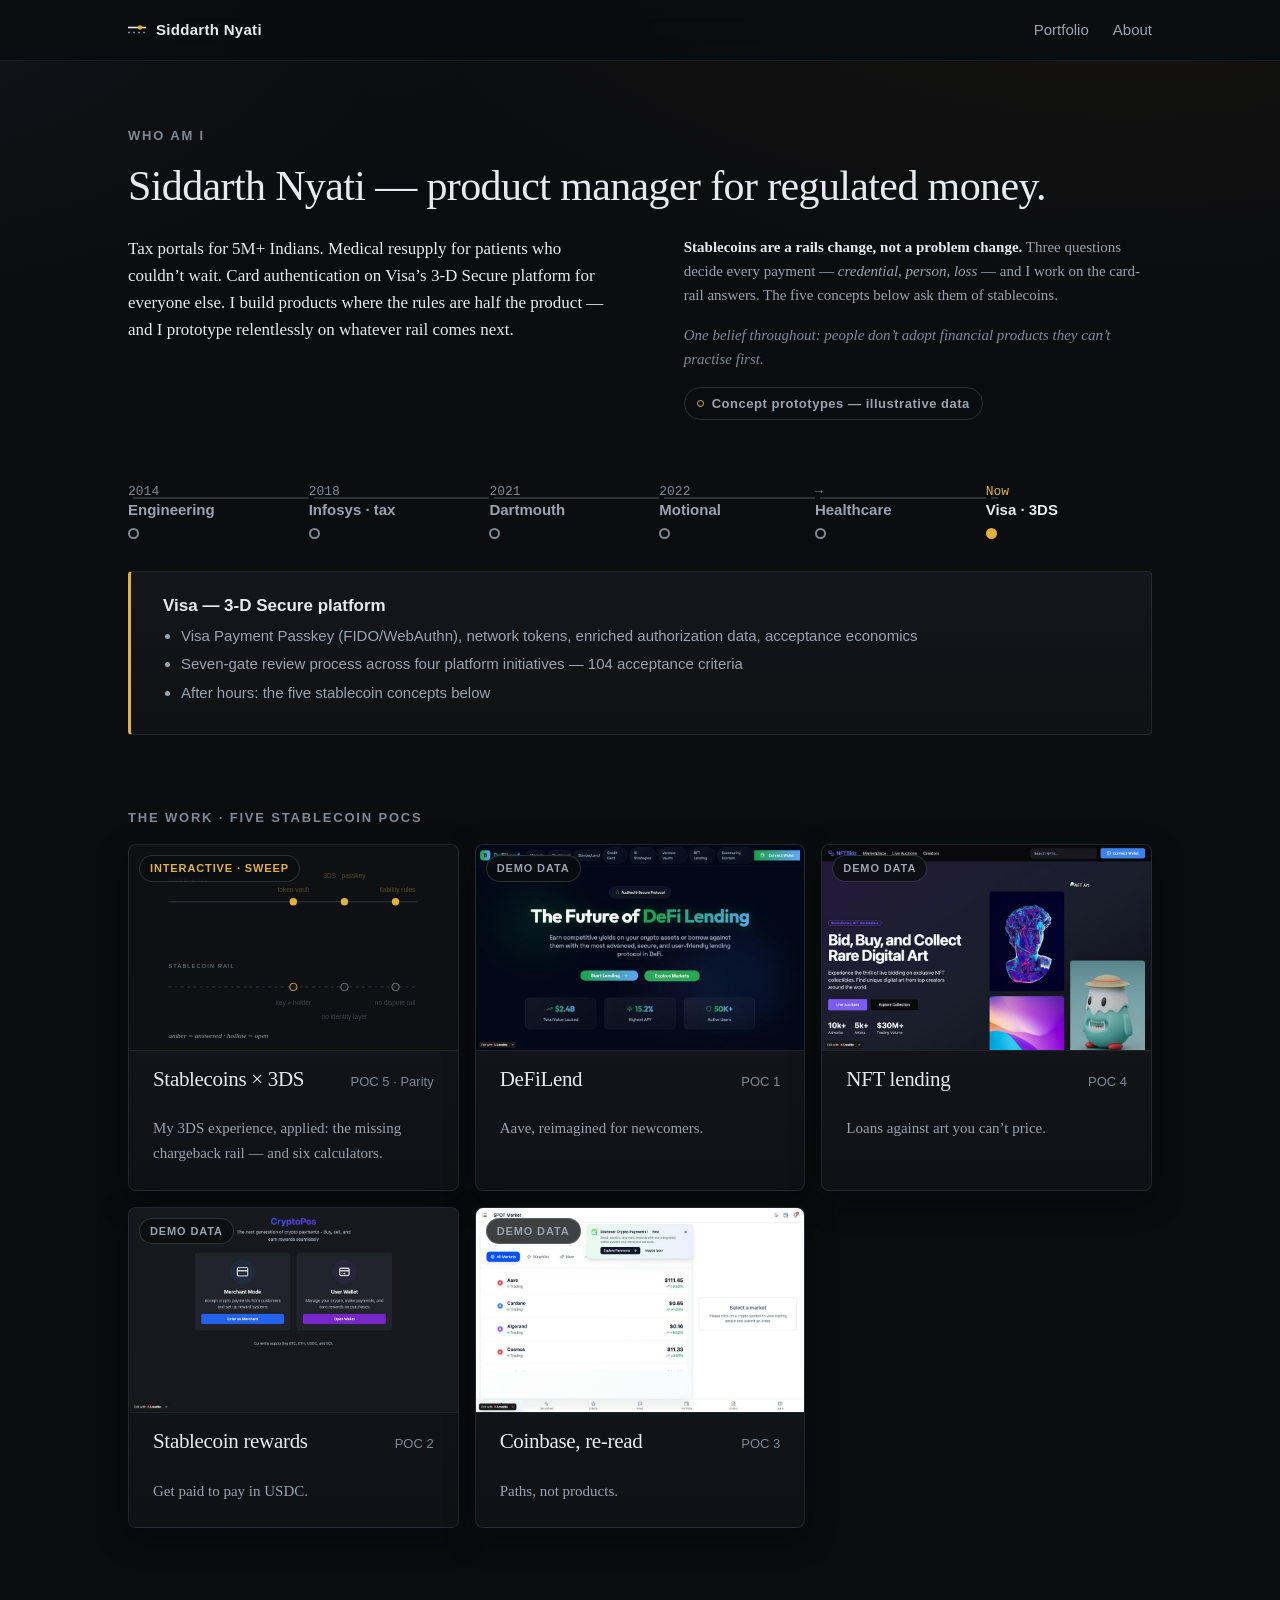
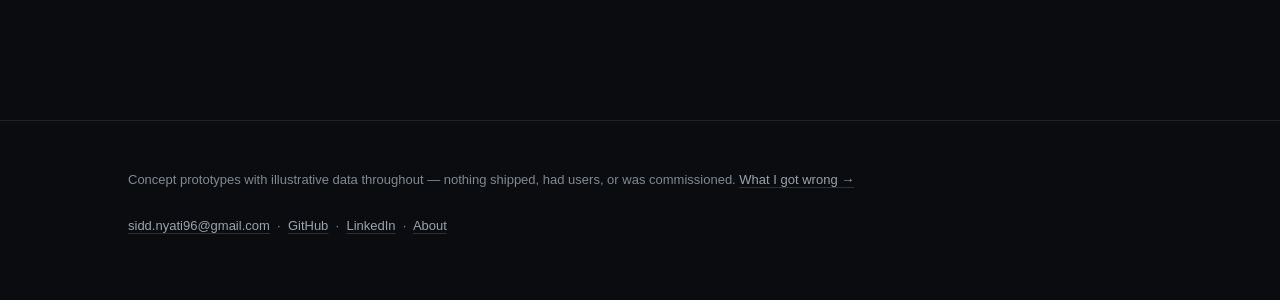
==== index.html @ 6c323b1c "v5: hero landing with journey timeline, story-first Parity deck, slideshows, retro page Home: 'produ" ====
<!DOCTYPE html>
<html lang="en">
<head>
<meta charset="utf-8">
<meta name="viewport" content="width=device-width, initial-scale=1">
<title>Siddarth Nyati — product manager for regulated money</title>
<meta name="description" content="Tax portals for 5M+ users, patient resupply in the ResMed ecosystem, card authentication at Visa — and five stablecoin proofs-of-concept. Concept prototypes with illustrative data.">
<meta property="og:title" content="Siddarth Nyati — product manager for regulated money">
<meta property="og:description" content="Stablecoins are a rails change, not a problem change. Five POCs from a card-rails PM.">
<meta property="og:type" content="website">
<meta property="og:image" content="assets/og.png">
<link rel="icon" type="image/svg+xml" href="assets/favicon.svg">
<link rel="stylesheet" href="assets/site.css">
</head>
<body>
<a class="skip-link" href="#main">Skip to content</a>

<header class="site-header">
  <div class="container bar">
    <a class="wordmark" href="./" aria-label="Siddarth Nyati — home">
      <svg class="tick" viewBox="0 0 18 10" aria-hidden="true"><line x1="0" y1="2.5" x2="18" y2="2.5" stroke="#e7eaee" stroke-width="1.6"/><line x1="0" y1="7.5" x2="18" y2="7.5" stroke="#7d8590" stroke-width="1.6" stroke-dasharray="2 3"/><circle cx="12" cy="2.5" r="2.2" fill="#e2b33c"/></svg>
      Siddarth Nyati
    </a>
    <nav class="site-nav" aria-label="Site">
      <a href="#work">Portfolio</a>
      <a href="about/">About</a>
    </nav>
  </div>
</header>

<main id="main">

  <!-- ============================ who am I ============================ -->
  <section class="identity" style="padding-top: var(--s6);">
    <div class="container">
      <p class="eyebrow">Who am I</p>
      <h1 style="max-width: none; font-size: clamp(var(--fs-5), 5vw, var(--fs-6));">Siddarth Nyati &mdash; product manager for regulated money.</h1>
      <div class="cols" style="margin-top: var(--s3);">
        <div>
          <p class="thesis" style="font-size: var(--fs-2); color: var(--text);">Tax portals for 5M+ Indians. Medical resupply for patients who couldn&rsquo;t wait. Card authentication on Visa&rsquo;s 3-D Secure platform for everyone else. I build products where the rules are half the product &mdash; and I prototype relentlessly on whatever rail comes next.</p>
        </div>
        <div>
          <p class="thesis"><strong style="color: var(--text);">Stablecoins are a rails change, not a problem change.</strong> Three questions decide every payment &mdash; <em>credential, person, loss</em> &mdash; and I work on the card-rail answers. The five concepts below ask them of stablecoins.</p>
          <p class="thesis" style="margin-top: var(--s2); font-style: italic; color: var(--text-faint);">One belief throughout: people don&rsquo;t adopt financial products they can&rsquo;t practise first.</p>
          <p style="margin: var(--s2) 0 0;"><span class="demo-badge">Concept prototypes &mdash; illustrative data</span></p>
        </div>
      </div>

      <!-- ======================= journey timeline ======================= -->
      <div class="tl-wrap">
        <div class="tl" role="tablist" aria-label="Career timeline">
          <button role="tab" aria-selected="false" data-tl="t2014"><span class="yr">2014</span><span class="lb">Engineering</span><span class="nd"></span></button>
          <button role="tab" aria-selected="false" data-tl="t2018"><span class="yr">2018</span><span class="lb">Infosys &middot; tax</span><span class="nd"></span></button>
          <button role="tab" aria-selected="false" data-tl="t2021"><span class="yr">2021</span><span class="lb">Dartmouth</span><span class="nd"></span></button>
          <button role="tab" aria-selected="false" data-tl="t2022"><span class="yr">2022</span><span class="lb">Motional</span><span class="nd"></span></button>
          <button role="tab" aria-selected="false" data-tl="thealth"><span class="yr">&rarr;</span><span class="lb">Healthcare</span><span class="nd"></span></button>
          <button role="tab" aria-selected="true" data-tl="tnow"><span class="yr">Now</span><span class="lb">Visa &middot; 3DS</span><span class="nd"></span></button>
        </div>
        <div class="tl-detail" aria-live="polite">
          <div id="t2014" hidden>
            <h2 class="tl-h">Engineering school</h2>
            <p>Where the building habit started &mdash; and the first time software felt like leverage.</p>
          </div>
          <div id="t2018" hidden>
            <h2 class="tl-h">Infosys &mdash; India&rsquo;s tax rails</h2>
            <ul>
              <li>Launched an online tax dispute-resolution service &mdash; 600K users saved ~$10M in taxes</li>
              <li>Automated verification for the Indian Revenue Services &mdash; 71 tax forms, bug-free portal for 5M+ users</li>
              <li>Portal UX overhaul &mdash; 30% less user effort, ~4 min saved per filing, CSAT +11%</li>
            </ul>
          </div>
          <div id="t2021" hidden>
            <h2 class="tl-h">Dartmouth &mdash; admit, scholarship, and a lesson in credit</h2>
            <p>The bank wanted our home &mdash; worth 5&times; the loan &mdash; as collateral at 12% APR, while a stock portfolio worth more than the loan counted for nothing. That loan seeded <a href="work/defilend/">DeFiLend</a>.</p>
          </div>
          <div id="t2022" hidden>
            <h2 class="tl-h">Motional &mdash; product internship</h2>
            <p>Autonomous vehicles: safety-critical product work where the regulator is a stakeholder, not an afterthought.</p>
          </div>
          <div id="thealth" hidden>
            <h2 class="tl-h">Healthcare &mdash; patient resupply, ResMed ecosystem</h2>
            <ul>
              <li>Zero-touch reorders for chronic medical supplies &mdash; reorder rate 40% &rarr; 70%</li>
              <li>Average order value +42% for suppliers &middot; fulfilment time down 3&ndash;5 days</li>
              <li>80% of enrolled patients converted to platform reordering</li>
            </ul>
          </div>
          <div id="tnow">
            <h2 class="tl-h">Visa &mdash; 3-D Secure platform</h2>
            <ul>
              <li>Visa Payment Passkey (FIDO/WebAuthn), network tokens, enriched authorization data, acceptance economics</li>
              <li>Seven-gate review process across four platform initiatives &mdash; 104 acceptance criteria</li>
              <li>After hours: the five stablecoin concepts below</li>
            </ul>
          </div>
        </div>
      </div>
    </div>
  </section>

  <!-- ============================ the work ============================ -->
  <section id="work" style="padding: var(--s5) 0 var(--s7);">
    <div class="container">
      <p class="eyebrow">The work &middot; five stablecoin POCs</p>
      <div class="vgrid" style="grid-template-columns: repeat(3, 1fr);">

        <a class="vtile" href="work/stablecoin-settle/">
          <figure class="thumb rails-play" id="rails-play" role="img" aria-label="Interactive diagram: the card rail answers all three payment questions — token vault, 3DS and passkey, liability rules — while the stablecoin rail leaves the person and the loss open.">
            <span class="flag hot">Interactive &middot; sweep</span>
            <svg viewBox="0 0 480 360" xmlns="http://www.w3.org/2000/svg" aria-hidden="true">
              <text x="20" y="66" font-family="-apple-system,Segoe UI,Roboto,sans-serif" font-size="10" letter-spacing="2" fill="#7f8994">CARD RAIL</text>
              <line x1="20" y1="100" x2="460" y2="100" stroke="#3a4048" stroke-width="1.5"/>
              <circle cx="240" cy="100" r="6.5" fill="#e2b33c"/>
              <circle cx="330" cy="100" r="6.5" fill="#e2b33c"/>
              <circle cx="420" cy="100" r="6.5" fill="#e2b33c"/>
              <text id="qa-c1" class="qa" x="240" y="82" text-anchor="middle" font-family="-apple-system,Segoe UI,Roboto,sans-serif" font-size="11.5" fill="#e2b33c">token vault</text>
              <text id="qa-c2" class="qa" x="330" y="58" text-anchor="middle" font-family="-apple-system,Segoe UI,Roboto,sans-serif" font-size="11.5" fill="#e2b33c">3DS &middot; passkey</text>
              <text id="qa-c3" class="qa" x="455" y="82" text-anchor="end" font-family="-apple-system,Segoe UI,Roboto,sans-serif" font-size="11.5" fill="#e2b33c">liability rules</text>
              <text x="20" y="216" font-family="-apple-system,Segoe UI,Roboto,sans-serif" font-size="10" letter-spacing="2" fill="#7f8994">STABLECOIN RAIL</text>
              <line x1="20" y1="250" x2="460" y2="250" stroke="#3a4048" stroke-width="1.5" stroke-dasharray="5 6"/>
              <circle cx="240" cy="250" r="6.5" fill="none" stroke="#e2b33c" stroke-width="1.6"/>
              <circle cx="330" cy="250" r="6.5" fill="none" stroke="#7d8590" stroke-width="1.6"/>
              <circle cx="420" cy="250" r="6.5" fill="none" stroke="#7d8590" stroke-width="1.6"/>
              <text id="qa-s1" class="qa" x="240" y="282" text-anchor="middle" font-family="-apple-system,Segoe UI,Roboto,sans-serif" font-size="11.5" fill="#9aa3ae">key &ne; holder</text>
              <text id="qa-s2" class="qa" x="330" y="306" text-anchor="middle" font-family="-apple-system,Segoe UI,Roboto,sans-serif" font-size="11.5" fill="#9aa3ae">no identity layer</text>
              <text id="qa-s3" class="qa" x="455" y="282" text-anchor="end" font-family="-apple-system,Segoe UI,Roboto,sans-serif" font-size="11.5" fill="#9aa3ae">no dispute rail</text>
              <text x="20" y="340" font-family="Charter,Georgia,serif" font-size="12.5" fill="#9aa3ae" font-style="italic">amber = answered &middot; hollow = open</text>
            </svg>
            <span class="torch"></span>
          </figure>
          <div class="meta-row"><h2>Stablecoins &times; 3DS</h2><span class="sub">POC 5 &middot; Parity</span></div>
          <p class="oneline">My 3DS experience, applied: the missing chargeback rail &mdash; and six calculators.</p>
        </a>

        <a class="vtile" href="work/defilend/">
          <figure class="thumb">
            <span class="flag">Demo data</span>
            <img src="assets/shots/defilend.jpg" width="960" height="600" alt="DeFiLend prototype home — demo stats, all figures illustrative.">
          </figure>
          <div class="meta-row"><h2>DeFiLend</h2><span class="sub">POC 1</span></div>
          <p class="oneline">Aave, reimagined for newcomers.</p>
        </a>

        <a class="vtile" href="work/nft-lending/">
          <figure class="thumb">
            <span class="flag">Demo data</span>
            <img src="assets/shots/nft.jpg" width="960" height="600" alt="NFT marketplace prototype — live auctions, demo stats, all figures illustrative.">
          </figure>
          <div class="meta-row"><h2>NFT lending</h2><span class="sub">POC 4</span></div>
          <p class="oneline">Loans against art you can&rsquo;t price.</p>
        </a>

        <a class="vtile" href="work/cryptopos/">
          <figure class="thumb">
            <span class="flag">Demo data</span>
            <img src="assets/shots/rewards.jpg" width="960" height="600" alt="CryptoPos merchant dashboard — point of sale, accepted assets, reward rate. Demo data.">
          </figure>
          <div class="meta-row"><h2>Stablecoin rewards</h2><span class="sub">POC 2</span></div>
          <p class="oneline">Get paid to pay in USDC.</p>
        </a>

        <a class="vtile" href="work/coinbase/">
          <figure class="thumb">
            <span class="flag">Demo data</span>
            <img src="assets/shots/coinbase.jpg" width="960" height="600" alt="Coinbase-concept prototype — spot market with payments discovery. Demo data.">
          </figure>
          <div class="meta-row"><h2>Coinbase, re-read</h2><span class="sub">POC 3</span></div>
          <p class="oneline">Paths, not products.</p>
        </a>

      </div>
    </div>
  </section>

</main>

<footer class="site-footer">
  <div class="container inner">
    <p>Concept prototypes with illustrative data throughout &mdash; nothing shipped, had users, or was commissioned. <a href="retro/">What I got wrong &rarr;</a></p>
    <p><a href="mailto:sidd.nyati96@gmail.com">sidd.nyati96@gmail.com</a> &nbsp;&middot;&nbsp; <a href="https://github.com/siddarthnyati" target="_blank" rel="noopener">GitHub</a> &nbsp;&middot;&nbsp; <a href="https://www.linkedin.com/in/siddarth-nyati/" target="_blank" rel="noopener">LinkedIn</a> &nbsp;&middot;&nbsp; <a href="about/">About</a></p>
  </div>
</footer>

<script src="assets/site.js" defer></script>
<script>
/* Journey timeline */
(function () {
  "use strict";
  var tabs = document.querySelectorAll(".tl [data-tl]");
  var panels = document.querySelectorAll(".tl-detail > div");
  tabs.forEach(function (b) {
    b.addEventListener("click", function () {
      tabs.forEach(function (x) { x.setAttribute("aria-selected", String(x === b)); });
      panels.forEach(function (p) { p.hidden = p.id !== b.getAttribute("data-tl"); });
    });
  });
})();

/* Tile 1 — cursor-sweep rails (labels always visible, sweep brightens) */
(function () {
  "use strict";
  var play = document.getElementById("rails-play");
  if (!play) return;
  var zones = [["qa-c1","qa-s1"],["qa-c2","qa-s2"],["qa-c3","qa-s3"]];
  function light(idx) {
    zones.forEach(function (zone, i) {
      zone.forEach(function (id) {
        var el = document.getElementById(id);
        if (el) el.classList.toggle("lit", i === idx);
      });
    });
  }
  var hoverable = window.matchMedia("(hover: hover) and (pointer: fine)").matches;
  if (hoverable) {
    play.addEventListener("mousemove", function (e) {
      var r = play.getBoundingClientRect();
      var x = (e.clientX - r.left) / r.width;
      var y = (e.clientY - r.top) / r.height;
      play.style.setProperty("--tx", (x * 100).toFixed(1) + "%");
      play.style.setProperty("--ty", (y * 100).toFixed(1) + "%");
      light(x < 0.4 ? -1 : x < 0.6 ? 0 : x < 0.78 ? 1 : 2);
    });
    play.addEventListener("mouseleave", function () { light(-1); });
  }
  // gentle auto-sweep whenever the pointer isn't inside (also covers touch)
  var i = 0, inside = false;
  play.addEventListener("mouseenter", function () { inside = true; });
  play.addEventListener("mouseleave", function () { inside = false; });
  setInterval(function () {
    if (inside) return;
    i = (i + 1) % 3;
    light(i);
  }, 2200);
})();
</script>
</body>
</html>
---- assets/site.css ----
/* ---------------------------------------------------------------------------
   Siddarth Nyati — Crypto & Stablecoin portfolio
   Design tokens + shared components. No build step; this file is the system.
   ------------------------------------------------------------------------ */

:root {
  /* color */
  --bg: #0b0c0f;
  --bg-raised: #111318;
  --bg-inset: #0e1013;
  --border: rgba(231, 234, 238, 0.09);
  --border-strong: rgba(231, 234, 238, 0.16);
  --text: #e7eaee;
  --text-dim: #9aa3ae;
  --text-faint: #7f8994;
  --accent: #e2b33c;          /* amber — reserved for the three questions & key signals */
  --accent-ink: #0b0c0f;
  --accent-soft: rgba(226, 179, 60, 0.12);
  --hollow: #7d8590;          /* open-question gray */

  /* type */
  --serif: "Charter", "Iowan Old Style", "Palatino", Georgia, Cambria, serif;
  --sans: -apple-system, BlinkMacSystemFont, "Segoe UI", Roboto, "Helvetica Neue", Arial, sans-serif;
  --mono: ui-monospace, "SF Mono", SFMono-Regular, Menlo, Consolas, "Liberation Mono", monospace;

  /* modular scale (1.25) on a 17px base */
  --fs-0: 0.8125rem;   /* 13 — meta, labels */
  --fs-1: 0.9375rem;   /* 15 — ui, captions */
  --fs-2: 1.0625rem;   /* 17 — body */
  --fs-3: 1.3125rem;   /* 21 — lede, h4 */
  --fs-4: 1.6875rem;   /* 27 — h3 */
  --fs-5: 2.125rem;    /* 34 — h2 */
  --fs-6: 2.625rem;    /* 42 — h1 */
  --fs-7: 3.3125rem;   /* 53 — hero */

  /* 8px rhythm */
  --s1: 8px;  --s2: 16px; --s3: 24px; --s4: 32px;
  --s5: 48px; --s6: 64px; --s7: 96px; --s8: 128px;

  --prose: 68ch;
  --wide: 1120px;
  --radius: 4px;
}

/* ---- base ------------------------------------------------------------- */

*, *::before, *::after { box-sizing: border-box; }

html { scroll-behavior: smooth; }
@media (prefers-reduced-motion: reduce) { html { scroll-behavior: auto; } }

body {
  margin: 0;
  background:
    radial-gradient(90rem 44rem at 88% -12%, rgba(226, 179, 60, 0.055), transparent 62%),
    radial-gradient(70rem 40rem at -12% -4%, rgba(96, 118, 148, 0.09), transparent 58%),
    var(--bg);
  background-attachment: fixed;
  color: var(--text);
  font-family: var(--serif);
  font-size: var(--fs-2);
  line-height: 1.65;
  -webkit-font-smoothing: antialiased;
  text-rendering: optimizeLegibility;
}

h1, h2, h3, h4 {
  font-family: var(--serif);
  font-weight: 400;
  line-height: 1.15;
  letter-spacing: -0.015em;
  margin: 0 0 var(--s3);
  text-wrap: balance;
}
h1 { font-size: clamp(var(--fs-6), 5.5vw, var(--fs-7)); }
h2 { font-size: clamp(var(--fs-4), 3.5vw, var(--fs-5)); }
h3 { font-size: var(--fs-4); }
h4 { font-size: var(--fs-3); }

p, ul, ol { margin: 0 0 var(--s3); max-width: var(--prose); }
li { margin-bottom: var(--s1); }
strong { font-weight: 600; }
em { font-style: italic; }

a { color: var(--text); text-decoration: underline; text-decoration-color: var(--border-strong); text-underline-offset: 3px; transition: text-decoration-color 140ms ease; }
a:hover { text-decoration-color: var(--accent); }

:focus-visible {
  outline: 2px solid var(--accent);
  outline-offset: 3px;
  border-radius: 2px;
}

::selection { background: var(--accent-soft); }

hr { border: 0; border-top: 1px solid var(--border); margin: var(--s6) 0; }

code { font-family: var(--mono); font-size: 0.88em; background: var(--bg-raised); border: 1px solid var(--border); border-radius: var(--radius); padding: 1px 5px; }

/* ---- layout ------------------------------------------------------------ */

.container { max-width: var(--wide); margin: 0 auto; padding: 0 var(--s3); }
@media (min-width: 720px) { .container { padding: 0 var(--s5); } }

.section { padding: var(--s7) 0; }
.section + .section { border-top: 1px solid var(--border); }

/* eyebrow — small caps label above sections */
.eyebrow {
  font-family: var(--sans);
  font-size: var(--fs-0);
  font-weight: 600;
  letter-spacing: 0.14em;
  text-transform: uppercase;
  color: var(--text-faint);
  margin: 0 0 var(--s2);
}
.eyebrow .num { color: var(--accent); font-variant-numeric: tabular-nums; }

.lede { font-size: var(--fs-3); line-height: 1.5; color: var(--text-dim); max-width: var(--prose); }

/* skip link */
.skip-link {
  position: absolute; left: -9999px; top: 0; z-index: 100;
  font-family: var(--sans); font-size: var(--fs-1); font-weight: 600;
  background: var(--text); color: var(--bg); padding: 10px 16px; border-radius: 0 0 var(--radius) var(--radius);
  text-decoration: none;
}
.skip-link:focus { left: var(--s3); }

/* ---- header / nav ------------------------------------------------------ */

.site-header {
  border-bottom: 1px solid var(--border);
  background: color-mix(in srgb, var(--bg) 88%, transparent);
  backdrop-filter: blur(12px);
  position: sticky; top: 0; z-index: 50;
}
.site-header .bar {
  display: flex; align-items: center; justify-content: space-between;
  min-height: 60px; gap: var(--s3);
}
.wordmark {
  font-family: var(--sans); font-weight: 600; font-size: var(--fs-1);
  letter-spacing: 0.02em; text-decoration: none; white-space: nowrap;
  display: inline-flex; align-items: center; gap: 10px;
}
.wordmark .tick { width: 18px; height: 10px; flex: none; }
.site-nav { display: flex; gap: var(--s3); align-items: center; flex-wrap: wrap; }
.site-nav a {
  font-family: var(--sans); font-size: var(--fs-1); color: var(--text-dim);
  text-decoration: none; padding: 4px 0;
}
.site-nav a:hover, .site-nav a[aria-current="page"] { color: var(--text); }
.site-nav a[aria-current="page"] { box-shadow: 0 1px 0 0 var(--accent); }

@media (max-width: 640px) {
  .site-header .bar { flex-direction: column; align-items: flex-start; padding-top: var(--s2); padding-bottom: var(--s2); }
  .site-nav { gap: var(--s2) var(--s3); }
}

/* ---- honesty badge ----------------------------------------------------- */

.demo-badge {
  display: inline-flex; align-items: center; gap: 8px;
  font-family: var(--sans); font-size: var(--fs-0); font-weight: 600;
  letter-spacing: 0.04em; color: var(--text-dim);
  border: 1px solid var(--border-strong); border-radius: 999px;
  padding: 5px 12px; white-space: nowrap;
}
.demo-badge::before {
  content: ""; width: 7px; height: 7px; border-radius: 50%;
  border: 1.5px solid var(--accent); flex: none;
}

/* page-level persistent badge (top of every screen) */
.page-badge { margin: var(--s4) 0 0; }

/* ---- buttons ----------------------------------------------------------- */

.btn {
  display: inline-flex; align-items: center; gap: 8px;
  font-family: var(--sans); font-size: var(--fs-1); font-weight: 600;
  padding: 10px 18px; border-radius: var(--radius);
  border: 1px solid var(--border-strong);
  color: var(--text); background: transparent;
  text-decoration: none; cursor: pointer;
  transition: border-color 140ms ease, background 140ms ease;
}
.btn:hover { border-color: var(--text-faint); background: var(--bg-raised); }
.btn.primary { background: var(--text); color: var(--bg); border-color: var(--text); }
.btn.primary:hover { background: #fff; }

/* ---- visual tiles (homepage v3) ----------------------------------------- */

.vgrid { display: grid; gap: var(--s2); grid-template-columns: repeat(2, 1fr); }
@media (max-width: 760px) { .vgrid { grid-template-columns: 1fr; } }

.vtile {
  display: flex; flex-direction: column;
  border: 1px solid var(--border); border-radius: 8px;
  background: linear-gradient(180deg, #151820 0%, #0f1115 100%);
  overflow: hidden;
  text-decoration: none;
  box-shadow: 0 1px 0 rgba(231,234,238,0.04) inset, 0 10px 30px rgba(0,0,0,0.35);
  transition: border-color 160ms ease, transform 160ms ease, box-shadow 160ms ease;
}
a.vtile:hover {
  border-color: rgba(226,179,60,0.35); transform: translateY(-3px);
  box-shadow: 0 1px 0 rgba(231,234,238,0.06) inset, 0 18px 44px rgba(0,0,0,0.5);
}
.vtile .thumb { position: relative; aspect-ratio: 8 / 5; background: var(--bg-inset); border-bottom: 1px solid var(--border); overflow: hidden; }
.vtile .thumb img { width: 100%; height: 100%; object-fit: cover; object-position: top; display: block; transition: transform 400ms ease; }
a.vtile:hover .thumb img { transform: scale(1.03); }
@media (prefers-reduced-motion: reduce) { .vtile .thumb img { transition: none; } a.vtile:hover .thumb img { transform: none; } }
.vtile .thumb .flag {
  position: absolute; top: 10px; left: 10px; z-index: 2;
  font-family: var(--sans); font-size: 11px; font-weight: 600; letter-spacing: 0.08em;
  text-transform: uppercase; color: var(--text-dim);
  background: color-mix(in srgb, var(--bg) 78%, transparent);
  border: 1px solid var(--border-strong); border-radius: 999px; padding: 3px 10px;
  backdrop-filter: blur(6px);
}
.vtile .thumb .flag.hot { color: var(--accent); }
.vtile .meta-row {
  display: flex; align-items: baseline; justify-content: space-between; gap: var(--s2);
  padding: var(--s2) var(--s3) var(--s3);
}
.vtile .meta-row h2 { font-size: var(--fs-3); margin: 0; }
.vtile .meta-row .sub { font-family: var(--sans); font-size: var(--fs-0); color: var(--text-faint); white-space: nowrap; }
.vtile .oneline { font-family: var(--serif); font-size: var(--fs-1); color: var(--text-dim); margin: 0; padding: 0 var(--s3) var(--s3); }

/* interactive rails thumb (tile 1) */
.rails-play { cursor: crosshair; }
.rails-play svg { width: 100%; height: 100%; display: block; }
.rails-play .torch {
  position: absolute; inset: 0; pointer-events: none; opacity: 0; transition: opacity 200ms ease;
  background: radial-gradient(140px circle at var(--tx, 50%) var(--ty, 50%), rgba(226,179,60,0.14), transparent 70%);
}
.rails-play:hover .torch { opacity: 1; }
.rails-play .qa { opacity: 0.35; transition: opacity 180ms ease; }
.rails-play .qa.lit { opacity: 1; }
.rails-play .dotc { transition: r 150ms ease; }

/* five-across tile row */
.vgrid.five { grid-template-columns: repeat(5, 1fr); }
@media (max-width: 1080px) { .vgrid.five { grid-template-columns: repeat(3, 1fr); } }
@media (max-width: 720px) { .vgrid.five { grid-template-columns: repeat(2, 1fr); } }
@media (max-width: 460px) { .vgrid.five { grid-template-columns: 1fr; } }
.vgrid.five .vtile .meta-row { padding: var(--s2) var(--s2) 4px; }
.vgrid.five .vtile .meta-row h2 { font-size: var(--fs-2); }
.vgrid.five .vtile .oneline { font-size: var(--fs-0); font-family: var(--sans); color: var(--text-faint); padding: 0 var(--s2) var(--s2); }
.vgrid.five .vtile .thumb { aspect-ratio: 4 / 3; }
.vgrid.five .vtile .thumb .flag { top: 8px; left: 8px; padding: 2px 8px; font-size: 10px; }

/* capability arc (who am I / why legit) */
.arc { display: grid; gap: var(--s2); grid-template-columns: repeat(3, 1fr); margin: var(--s4) 0 0; }
@media (max-width: 760px) { .arc { grid-template-columns: 1fr; } }
.arc .step {
  position: relative;
  border: 1px solid var(--border); border-radius: 8px;
  background: linear-gradient(180deg, #14161c 0%, #0f1114 100%);
  padding: var(--s2) var(--s3);
  box-shadow: 0 1px 0 rgba(231,234,238,0.04) inset;
}
.arc .step .dom { font-family: var(--sans); font-size: 11px; font-weight: 600; letter-spacing: 0.14em; text-transform: uppercase; color: var(--accent); margin: 0 0 2px; }
.arc .step .org { font-family: var(--sans); font-size: var(--fs-1); font-weight: 600; margin: 0; }
.arc .step .win { font-family: var(--sans); font-size: var(--fs-0); color: var(--text-dim); margin: 2px 0 0; }
.arc .step::after {
  content: "→"; position: absolute; right: -15px; top: 50%; transform: translateY(-50%);
  color: var(--text-faint); font-family: var(--sans); z-index: 2;
}
.arc .step:last-child::after { content: none; }
@media (max-width: 760px) { .arc .step::after { content: none; } }

/* case-study compact layouts */
.row3 { display: grid; gap: var(--s4); grid-template-columns: repeat(3, 1fr); }
@media (max-width: 860px) { .row3 { grid-template-columns: 1fr; gap: var(--s3); } }
.row3 p { font-size: var(--fs-1); color: var(--text-dim); margin: 0; max-width: none; }

.shot-hero {
  position: relative; border: 1px solid var(--border-strong); border-radius: 8px;
  overflow: hidden; margin: var(--s4) 0;
  box-shadow: 0 18px 50px rgba(0,0,0,0.45);
}
.shot-hero img { width: 100%; display: block; }
.shot-hero .cta-row {
  position: absolute; left: 0; right: 0; bottom: 0;
  display: flex; align-items: center; justify-content: space-between; gap: var(--s2);
  padding: var(--s3);
  background: linear-gradient(180deg, transparent, rgba(8, 9, 11, 0.88) 55%);
}
.shot-hero .cta-row .demo-badge { background: rgba(11,12,15,0.7); backdrop-filter: blur(6px); }

.northstar {
  border: 1px solid var(--border); border-left: 3px solid var(--accent); border-radius: var(--radius);
  background: linear-gradient(180deg, #14161c 0%, #0f1114 100%);
  padding: var(--s3) var(--s4); margin: var(--s4) 0 0;
}
.northstar .ns-big { font-family: var(--serif); font-size: var(--fs-3); margin: 0; }
.northstar .ns-why { font-family: var(--sans); font-size: var(--fs-1); color: var(--text-dim); margin: var(--s1) 0 var(--s2); max-width: none; }
.northstar .chips { margin: 0; }

/* gap → feature map (DeFiLend) */
.gapmap { display: flex; flex-direction: column; gap: var(--s1); margin: var(--s4) 0 0; }
.gapmap .g-row {
  display: grid; grid-template-columns: 150px 24px 220px 1fr; gap: var(--s2); align-items: center;
  border: 1px solid var(--border); border-radius: var(--radius);
  background: linear-gradient(180deg, #14161c 0%, #0f1114 100%);
  padding: 10px var(--s3);
  font-family: var(--sans); font-size: var(--fs-1);
}
@media (max-width: 760px) { .gapmap .g-row { grid-template-columns: 1fr; gap: 4px; } .gapmap .g-row .g-arrow { display: none; } }
.gapmap .g-gap { font-size: var(--fs-0); font-weight: 600; letter-spacing: 0.08em; text-transform: uppercase; color: var(--accent); }
.gapmap .g-arrow { color: var(--text-faint); text-align: center; }
.gapmap .g-feat { font-weight: 600; }
.gapmap .g-why { color: var(--text-faint); font-size: var(--fs-0); }

/* secondary strip */
.substrip { display: grid; gap: var(--s2); grid-template-columns: repeat(3, 1fr); margin-top: var(--s2); }
@media (max-width: 760px) { .substrip { grid-template-columns: 1fr; } }
.subcard {
  display: flex; flex-direction: column; gap: var(--s2);
  border: 1px solid var(--border); border-radius: 6px; background: var(--bg-raised);
  padding: var(--s3); text-decoration: none; justify-content: space-between;
  transition: border-color 140ms ease, transform 140ms ease;
}
a.subcard:hover { border-color: var(--border-strong); transform: translateY(-1px); }
.subcard h2 { font-size: var(--fs-2); font-family: var(--sans); font-weight: 600; margin: 0; }
.subcard .k { font-family: var(--sans); font-size: 11px; font-weight: 600; letter-spacing: 0.1em; text-transform: uppercase; color: var(--text-faint); margin: 0; }
.subcard img { border-radius: 3px; border: 1px solid var(--border); }

/* ---- v5: journey timeline ---------------------------------------------- */

.tl-wrap { margin-top: var(--s5); }
.tl { display: flex; gap: 0; overflow-x: auto; padding: var(--s2) 0 var(--s3); position: relative; scrollbar-width: none; }
.tl::-webkit-scrollbar { display: none; }
.tl button {
  flex: 1 0 auto; min-width: 128px;
  background: none; border: 0; cursor: pointer; text-align: left;
  font-family: var(--sans); color: var(--text-dim);
  padding: 0 var(--s2) 0 0; position: relative;
}
.tl button .yr { display: block; font-family: var(--mono); font-size: var(--fs-0); color: var(--text-faint); }
.tl button .lb { display: block; font-size: var(--fs-1); font-weight: 600; margin-top: 2px; }
.tl button .nd {
  display: block; width: 11px; height: 11px; border-radius: 50%;
  border: 2px solid var(--text-faint); background: var(--bg); margin: 10px 0 8px;
  position: relative; z-index: 2; transition: border-color 140ms ease, background 140ms ease;
}
.tl button::after { /* connecting line */
  content: ""; position: absolute; left: 5px; right: 0; top: calc(100% - 36px); height: 2px;
  background: var(--border-strong); transform: translateY(-14px); z-index: 1;
}
.tl button:last-child::after { right: calc(100% - 12px); }
.tl button:hover { color: var(--text); }
.tl button[aria-selected="true"] { color: var(--text); }
.tl button[aria-selected="true"] .nd { border-color: var(--accent); background: var(--accent); }
.tl button[aria-selected="true"] .yr { color: var(--accent); }
.tl-detail {
  border: 1px solid var(--border); border-left: 3px solid var(--accent); border-radius: var(--radius);
  background: linear-gradient(180deg, #14161c 0%, #0f1114 100%);
  padding: var(--s3) var(--s4); min-height: 108px;
}
.tl-detail h2, .tl-detail h3 { font-family: var(--sans); font-size: var(--fs-2); font-weight: 600; margin: 0 0 var(--s1); letter-spacing: 0; }
.tl-detail ul { margin: 0; padding-left: 18px; font-family: var(--sans); font-size: var(--fs-1); color: var(--text-dim); max-width: none; }
.tl-detail ul li { margin-bottom: 4px; }
.tl-detail p { font-family: var(--sans); font-size: var(--fs-1); color: var(--text-dim); margin: 0; max-width: none; }

/* ---- v5: hero slideshow ------------------------------------------------- */

.shot-hero.slides { aspect-ratio: 8 / 5; }
.shot-hero.slides img { position: absolute; inset: 0; width: 100%; height: 100%; object-fit: cover; opacity: 0; transition: opacity 700ms ease; }
.shot-hero.slides img.on { opacity: 1; }
@media (prefers-reduced-motion: reduce) { .shot-hero.slides img { transition: none; } }
.shot-hero .dots-nav {
  position: absolute; top: var(--s2); right: var(--s2); display: flex; gap: 6px; z-index: 3;
}
.shot-hero .dots-nav i { width: 8px; height: 8px; border-radius: 50%; background: rgba(231,234,238,0.35); }
.shot-hero .dots-nav i.on { background: var(--accent); }

/* ---- v5: slide-deck console (Parity) ------------------------------------ */

.deck { border: 1px solid var(--border-strong); border-radius: 8px; overflow: hidden; background: linear-gradient(180deg, #14161c 0%, #0f1114 100%); box-shadow: 0 14px 40px rgba(0,0,0,0.4); }
.deck-tabs { display: flex; flex-wrap: wrap; border-bottom: 1px solid var(--border); }
.deck-tabs button {
  flex: 1 1 auto; background: none; border: 0; border-right: 1px solid var(--border);
  font-family: var(--sans); font-size: var(--fs-0); font-weight: 600; letter-spacing: 0.04em;
  color: var(--text-faint); padding: 12px 10px; cursor: pointer;
}
.deck-tabs button:last-child { border-right: 0; }
.deck-tabs button:hover { color: var(--text); }
.deck-tabs button[aria-selected="true"] { color: var(--accent); box-shadow: inset 0 -2px 0 var(--accent); }
.deck-panel { padding: var(--s4); }
.deck-panel[hidden] { display: none; }
.deck-nav { display: flex; justify-content: space-between; align-items: center; border-top: 1px solid var(--border); padding: var(--s2) var(--s3); font-family: var(--sans); font-size: var(--fs-0); color: var(--text-faint); }

/* breadcrumb */
.crumb { font-family: var(--sans); font-size: var(--fs-1); margin: var(--s4) 0 0; }
.crumb a { color: var(--text-dim); text-decoration: none; }
.crumb a:hover { color: var(--text); }

/* ---- bento tiles (homepage) -------------------------------------------- */

.bento { display: grid; gap: var(--s2); grid-template-columns: repeat(4, 1fr); }
@media (max-width: 980px) { .bento { grid-template-columns: repeat(2, 1fr); } }
@media (max-width: 560px) { .bento { grid-template-columns: 1fr; } }

.tile {
  display: flex; flex-direction: column; gap: var(--s2);
  border: 1px solid var(--border); border-radius: var(--radius);
  background: var(--bg-raised); padding: var(--s3);
  text-decoration: none; min-height: 200px;
  transition: border-color 140ms ease, transform 140ms ease;
}
a.tile:hover { border-color: var(--border-strong); transform: translateY(-1px); }
.tile .kicker {
  font-family: var(--sans); font-size: 11px; font-weight: 600;
  letter-spacing: 0.12em; text-transform: uppercase; color: var(--text-faint);
  display: flex; justify-content: space-between; gap: var(--s2); margin: 0;
}
.tile .kicker .live { color: var(--accent); }
.tile h2 { font-size: var(--fs-3); margin: 0; }
.tile .line { font-family: var(--serif); font-size: var(--fs-1); color: var(--text-dim); margin: 0; }
.tile .peek { margin-top: auto; font-family: var(--sans); font-size: var(--fs-0); color: var(--text-dim); }
.tile .go { font-family: var(--sans); font-size: var(--fs-0); color: var(--text-faint); }
a.tile:hover .go { color: var(--text); }
.tile.span2 { grid-column: span 2; }
@media (max-width: 560px) { .tile.span2 { grid-column: span 1; } }

/* fit tile rows */
.fitmap { display: flex; flex-direction: column; margin: 0; }
.fitmap a {
  display: grid; grid-template-columns: 1fr auto; gap: var(--s2); align-items: baseline;
  padding: 5px 0; border-bottom: 1px solid var(--border);
  font-family: var(--sans); font-size: var(--fs-0);
  color: var(--text-dim); text-decoration: none;
}
.fitmap a:last-child { border-bottom: 0; }
.fitmap a b { color: var(--text); font-weight: 600; }
.fitmap a span:last-child { color: var(--text-faint); white-space: nowrap; }
.fitmap a:hover span:last-child { color: var(--accent); }

/* tile peek widgets */
.chips { display: flex; flex-wrap: wrap; gap: 6px; }
.chips i {
  font-style: normal; font-family: var(--sans); font-size: 11px; font-weight: 600;
  border: 1px solid var(--border-strong); border-radius: 999px; padding: 2px 9px;
  color: var(--text-dim);
}
.chips i.hot { border-color: var(--accent); color: var(--accent); }
.mini-bars { display: grid; gap: 6px; }
.mini-bars .r { display: grid; grid-template-columns: 96px 1fr 52px; gap: 8px; align-items: center; }
.mini-bars .r em { font-style: normal; font-weight: 600; }
.mini-bars .t { height: 7px; background: var(--bg-inset); border: 1px solid var(--border); border-radius: 2px; overflow: hidden; }
.mini-bars .t b { display: block; height: 100%; background: var(--text-faint); }
.mini-bars .r.win .t b { background: var(--accent); }
.mini-bars .n { font-family: var(--mono); text-align: right; font-size: 12px; }
.gate-dots { display: flex; align-items: center; gap: 6px; font-family: var(--mono); font-size: 11px; color: var(--text-faint); flex-wrap: wrap; }
.gate-dots i { width: 8px; height: 8px; border-radius: 50%; border: 1.5px solid var(--accent); }
.flow-chips { display: flex; align-items: center; flex-wrap: wrap; gap: 6px; font-family: var(--sans); font-size: 11px; font-weight: 600; color: var(--text-dim); }
.flow-chips i { font-style: normal; border: 1px solid var(--border-strong); border-radius: 999px; padding: 2px 9px; }
.flow-chips span { color: var(--text-faint); }

/* identity strip above the grid */
.identity { padding: var(--s4) 0 var(--s3); }
.identity .cols { display: grid; gap: var(--s3) var(--s6); grid-template-columns: 1fr; align-items: start; }
@media (min-width: 980px) { .identity .cols { grid-template-columns: 1.05fr 1fr; } }
.identity .who {
  font-family: var(--sans); font-size: var(--fs-1); color: var(--text-dim);
  display: flex; flex-wrap: wrap; gap: var(--s1) var(--s2); align-items: center; margin: 0 0 var(--s2);
}
.identity .who b { color: var(--text); font-weight: 600; letter-spacing: 0.02em; }
.identity h1 { font-size: clamp(var(--fs-4), 3.4vw, var(--fs-5)); max-width: 22ch; margin-bottom: 0; }
.identity .thesis { font-size: var(--fs-1); line-height: 1.6; color: var(--text-dim); max-width: 62ch; margin: 0; }

/* ---- POC cards --------------------------------------------------------- */

.card-grid { display: grid; gap: var(--s2); grid-template-columns: 1fr; }
@media (min-width: 720px) { .card-grid { grid-template-columns: 1fr 1fr; } }

.poc-card {
  display: block; text-decoration: none;
  border: 1px solid var(--border); border-radius: var(--radius);
  background: var(--bg-raised);
  padding: var(--s4);
  transition: border-color 140ms ease, transform 140ms ease;
}
.poc-card:hover { border-color: var(--border-strong); transform: translateY(-1px); }
.poc-card .kicker {
  font-family: var(--sans); font-size: var(--fs-0); font-weight: 600;
  letter-spacing: 0.12em; text-transform: uppercase; color: var(--text-faint);
  display: flex; justify-content: space-between; gap: var(--s2);
  margin-bottom: var(--s2);
}
.poc-card h3 { font-size: var(--fs-3); margin-bottom: var(--s1); }
.poc-card p { font-size: var(--fs-1); color: var(--text-dim); margin: 0; }
.poc-card .go { font-family: var(--sans); font-size: var(--fs-1); color: var(--text-dim); margin-top: var(--s3); display: block; }
.poc-card:hover .go { color: var(--text); }
.poc-card.featured { border-color: var(--border-strong); position: relative; grid-column: 1 / -1; }
.poc-card.featured::after {
  content: "Interactive"; position: absolute; top: var(--s2); right: var(--s2);
  font-family: var(--sans); font-size: 11px; font-weight: 600; letter-spacing: 0.08em;
  text-transform: uppercase; color: var(--accent);
}

/* ---- case-study skeleton ---------------------------------------------- */

.case-header { padding: var(--s6) 0 var(--s5); }
.case-header .meta {
  display: flex; flex-wrap: wrap; gap: var(--s2) var(--s4);
  font-family: var(--sans); font-size: var(--fs-1); color: var(--text-dim);
  margin-top: var(--s3);
}
.case-header .meta dt { font-weight: 600; color: var(--text-faint); font-size: var(--fs-0); letter-spacing: 0.08em; text-transform: uppercase; margin-bottom: 2px; }
.case-header .meta dd { margin: 0; }

.wrong-block {
  border: 1px solid var(--border-strong);
  border-left: 3px solid var(--accent);
  border-radius: var(--radius);
  background: var(--bg-raised);
  padding: var(--s4);
  max-width: var(--prose);
}
.wrong-block h3, .wrong-block h4 { margin-bottom: var(--s2); }
.wrong-block p:last-child, .wrong-block ul:last-child { margin-bottom: 0; }

/* metrics presented as a definition table, editorial not dashboard */
.metric-table { width: 100%; border-collapse: collapse; font-size: var(--fs-1); }
.metric-table th, .metric-table td { text-align: left; padding: var(--s2) var(--s2) var(--s2) 0; border-bottom: 1px solid var(--border); vertical-align: top; }
.metric-table th { font-family: var(--sans); font-size: var(--fs-0); font-weight: 600; letter-spacing: 0.08em; text-transform: uppercase; color: var(--text-faint); }
.metric-table td:first-child { font-family: var(--sans); font-weight: 600; white-space: nowrap; }
.metric-table td { color: var(--text-dim); }
.metric-table .north td { color: var(--text); }
.metric-table .north td:first-child::after { content: " ★"; color: var(--accent); }

/* ---- artifact frame (prototype screens) -------------------------------- */

.artifact {
  border: 1px solid var(--border-strong);
  border-radius: 6px;
  background: var(--bg-inset);
  overflow: hidden;
  margin: var(--s4) 0;
}
.artifact .chrome {
  display: flex; align-items: center; justify-content: space-between; gap: var(--s2);
  padding: 10px var(--s2);
  border-bottom: 1px solid var(--border);
  font-family: var(--sans); font-size: var(--fs-0); color: var(--text-faint);
}
.artifact .chrome .dots { display: flex; gap: 5px; }
.artifact .chrome .dots i { width: 8px; height: 8px; border-radius: 50%; background: var(--border-strong); }
.artifact .body { padding: var(--s4); }
.artifact figcaption { padding: var(--s2) var(--s3); border-top: 1px solid var(--border); font-family: var(--sans); font-size: var(--fs-1); color: var(--text-dim); }

/* numbered callouts */
.callouts { counter-reset: co; list-style: none; padding: 0; margin: var(--s3) 0 0; max-width: var(--prose); }
.callouts li { counter-increment: co; position: relative; padding-left: 40px; margin-bottom: var(--s2); font-size: var(--fs-1); color: var(--text-dim); }
.callouts li::before {
  content: counter(co);
  position: absolute; left: 0; top: 1px;
  width: 24px; height: 24px; border-radius: 50%;
  border: 1px solid var(--accent); color: var(--accent);
  font-family: var(--sans); font-size: 12px; font-weight: 600;
  display: flex; align-items: center; justify-content: center;
}
.callouts li strong { color: var(--text); }
.co-ref {
  display: inline-flex; width: 20px; height: 20px; border-radius: 50%;
  border: 1px solid var(--accent); color: var(--accent);
  font-family: var(--sans); font-size: 11px; font-weight: 600;
  align-items: center; justify-content: center; vertical-align: 2px;
}

/* ---- rails diagram ------------------------------------------------------ */

.rails { margin: var(--s5) 0; overflow-x: auto; -webkit-overflow-scrolling: touch; }
.rails svg { width: 100%; height: auto; display: block; min-width: 780px; }
.rails .lane-label { font-family: var(--sans); font-size: 12px; font-weight: 600; letter-spacing: 0.12em; text-transform: uppercase; fill: var(--text-faint); }
.rails .node rect { fill: var(--bg-raised); stroke: var(--border-strong); rx: 4; }
.rails .node text { font-family: var(--sans); font-size: 13px; fill: var(--text); }
.rails .node .sub { font-size: 11px; fill: var(--text-dim); }
.rails .flow { stroke: var(--text-faint); stroke-width: 1.2; fill: none; }
.rails .flow.dashed { stroke-dasharray: 4 5; }
.rails .q-dot { fill: var(--accent); }
.rails .q-dot.hollow { fill: none; stroke: var(--hollow); stroke-width: 1.6; }
.rails .q-dot.half { fill: none; stroke: var(--accent); stroke-width: 1.6; }
.rails .q-label { font-family: var(--sans); font-size: 11.5px; fill: var(--text-dim); }
.rails .q-label.on { fill: var(--accent); }
.rails .q-title { font-family: var(--sans); font-size: 12px; font-weight: 600; fill: var(--text); }
.rails-legend {
  display: flex; flex-wrap: wrap; gap: var(--s2) var(--s4);
  font-family: var(--sans); font-size: var(--fs-0); color: var(--text-dim);
  margin-top: var(--s2);
}
.rails-legend span { display: inline-flex; align-items: center; gap: 8px; }
.rails-legend i { width: 9px; height: 9px; border-radius: 50%; flex: none; }
.rails-legend .full i { background: var(--accent); }
.rails-legend .half i { border: 1.5px solid var(--accent); }
.rails-legend .open i { border: 1.5px solid var(--hollow); }

/* mini rails strip for case-study headers */
.rails-mini { margin: var(--s3) 0 0; max-width: 560px; }
.rails-mini svg { width: 100%; height: auto; display: block; }

/* ---- TK marker ---------------------------------------------------------- */

.tk {
  font-family: var(--mono); font-size: 0.85em;
  color: var(--accent);
  border: 1px dashed var(--accent);
  border-radius: var(--radius);
  padding: 1px 6px;
  white-space: nowrap;
}

/* ---- interactive console (Parity) --------------------------------------- */

.console {
  border: 1px solid var(--border-strong); border-radius: 6px;
  background: var(--bg-inset); overflow: hidden; margin: var(--s4) 0;
  font-family: var(--sans);
}
.console .console-head {
  display: flex; align-items: center; justify-content: space-between; gap: var(--s2);
  padding: var(--s2) var(--s3); border-bottom: 1px solid var(--border);
}
.console .console-head h3, .console .console-head strong { font-family: var(--sans); font-size: var(--fs-1); font-weight: 600; margin: 0; }
.console .console-body { padding: var(--s3); }
@media (min-width: 720px) { .console .console-body { padding: var(--s4); } }

.field { margin-bottom: var(--s3); }
.field label { display: block; font-size: var(--fs-0); font-weight: 600; letter-spacing: 0.06em; text-transform: uppercase; color: var(--text-faint); margin-bottom: var(--s1); }
.field input[type="range"] { width: 100%; accent-color: var(--accent); }
.field .value { font-family: var(--mono); font-size: var(--fs-2); color: var(--text); }

.seg {
  display: inline-flex; border: 1px solid var(--border-strong); border-radius: var(--radius); overflow: hidden;
}
.seg button {
  font-family: var(--sans); font-size: var(--fs-1); font-weight: 600;
  background: transparent; color: var(--text-dim); border: 0; padding: 8px 16px; cursor: pointer;
}
.seg button + button { border-left: 1px solid var(--border-strong); }
.seg button[aria-pressed="true"] { background: var(--text); color: var(--bg); }
.seg button:focus-visible { outline-offset: -2px; }

.stat { border-top: 1px solid var(--border); padding-top: var(--s2); }
.stat .n { font-family: var(--mono); font-size: var(--fs-4); line-height: 1.2; display: block; font-variant-numeric: tabular-nums; }
.stat .l { font-size: var(--fs-0); color: var(--text-faint); font-weight: 600; letter-spacing: 0.06em; text-transform: uppercase; }
.stat .d { font-size: var(--fs-0); color: var(--text-dim); display: block; margin-top: 4px; }

.cost-bars { display: grid; gap: var(--s2); }
.cost-row { display: grid; grid-template-columns: 130px 1fr 90px; gap: var(--s2); align-items: center; font-size: var(--fs-1); }
.cost-row .name { font-weight: 600; }
.cost-row .track { height: 10px; background: var(--bg-raised); border: 1px solid var(--border); border-radius: 2px; overflow: hidden; }
.cost-row .fill { height: 100%; background: var(--text-faint); transition: width 300ms ease; }
.cost-row.benchmark .fill { background: var(--hollow); }
.cost-row.best .fill { background: var(--accent); }
.cost-row .amt { font-family: var(--mono); text-align: right; font-variant-numeric: tabular-nums; }
.cost-row .amt small { display: block; color: var(--text-faint); font-family: var(--sans); }
@media (max-width: 560px) { .cost-row { grid-template-columns: 90px 1fr 80px; } }

.note { font-family: var(--sans); font-size: var(--fs-0); color: var(--text-faint); max-width: var(--prose); }

/* step visual (redemption path) */
.steps { list-style: none; margin: 0; padding: 0; counter-reset: st; }
.steps li { counter-increment: st; display: grid; grid-template-columns: 32px 1fr; gap: var(--s2); padding: var(--s2) 0; border-bottom: 1px solid var(--border); font-size: var(--fs-1); }
.steps li:last-child { border-bottom: 0; }
.steps li::before {
  content: counter(st);
  width: 26px; height: 26px; border-radius: 50%;
  border: 1px solid var(--border-strong); color: var(--text-dim);
  font-family: var(--sans); font-size: 12px; font-weight: 600;
  display: flex; align-items: center; justify-content: center; margin-top: 2px;
}
.steps li.active::before { border-color: var(--accent); color: var(--accent); }
.steps .who { font-weight: 600; }
.steps .what { color: var(--text-dim); }

/* choice cards (custody) */
.choice-grid { display: grid; gap: var(--s2); grid-template-columns: 1fr; }
@media (min-width: 720px) { .choice-grid { grid-template-columns: 1fr 1fr; } }
.choice {
  border: 1px solid var(--border); border-radius: var(--radius);
  background: var(--bg-raised); padding: var(--s3);
  cursor: pointer; text-align: left; color: var(--text); font-family: var(--sans);
  transition: border-color 140ms ease;
}
.choice:hover { border-color: var(--border-strong); }
.choice[aria-pressed="true"] { border-color: var(--accent); }
.choice h3, .choice h4 { font-family: var(--sans); font-size: var(--fs-2); font-weight: 600; margin-bottom: var(--s1); }
.choice p { font-size: var(--fs-1); color: var(--text-dim); margin: 0; }

.kv { display: grid; grid-template-columns: max-content 1fr; gap: var(--s1) var(--s3); font-size: var(--fs-1); margin: 0; }
.kv dt { font-weight: 600; color: var(--text-faint); }
.kv dd { margin: 0; color: var(--text-dim); }

/* ---- reveal ------------------------------------------------------------- */

.reveal { opacity: 0; transform: translateY(12px); transition: opacity 500ms ease, transform 500ms ease; }
.reveal.in { opacity: 1; transform: none; }
@media (prefers-reduced-motion: reduce) {
  .reveal { opacity: 1; transform: none; transition: none; }
  .cost-row .fill { transition: none; }
}

/* ---- footer ------------------------------------------------------------- */

.site-footer { border-top: 1px solid var(--border); padding: var(--s5) 0 var(--s6); margin-top: var(--s7); }
.site-footer .inner { display: flex; flex-wrap: wrap; gap: var(--s3) var(--s5); justify-content: space-between; align-items: baseline; }
.site-footer p { font-family: var(--sans); font-size: var(--fs-0); color: var(--text-faint); margin: 0; max-width: none; }
.site-footer a { color: var(--text-dim); }

/* ---- 404 ---------------------------------------------------------------- */

.err { min-height: 60vh; display: flex; align-items: center; }
.err .code { font-family: var(--mono); color: var(--accent); font-size: var(--fs-1); letter-spacing: 0.1em; }

/* ---- print-ish niceties -------------------------------------------------- */

figure { margin: 0; }
img, svg { max-width: 100%; height: auto; }
.overflow-x { overflow-x: auto; }
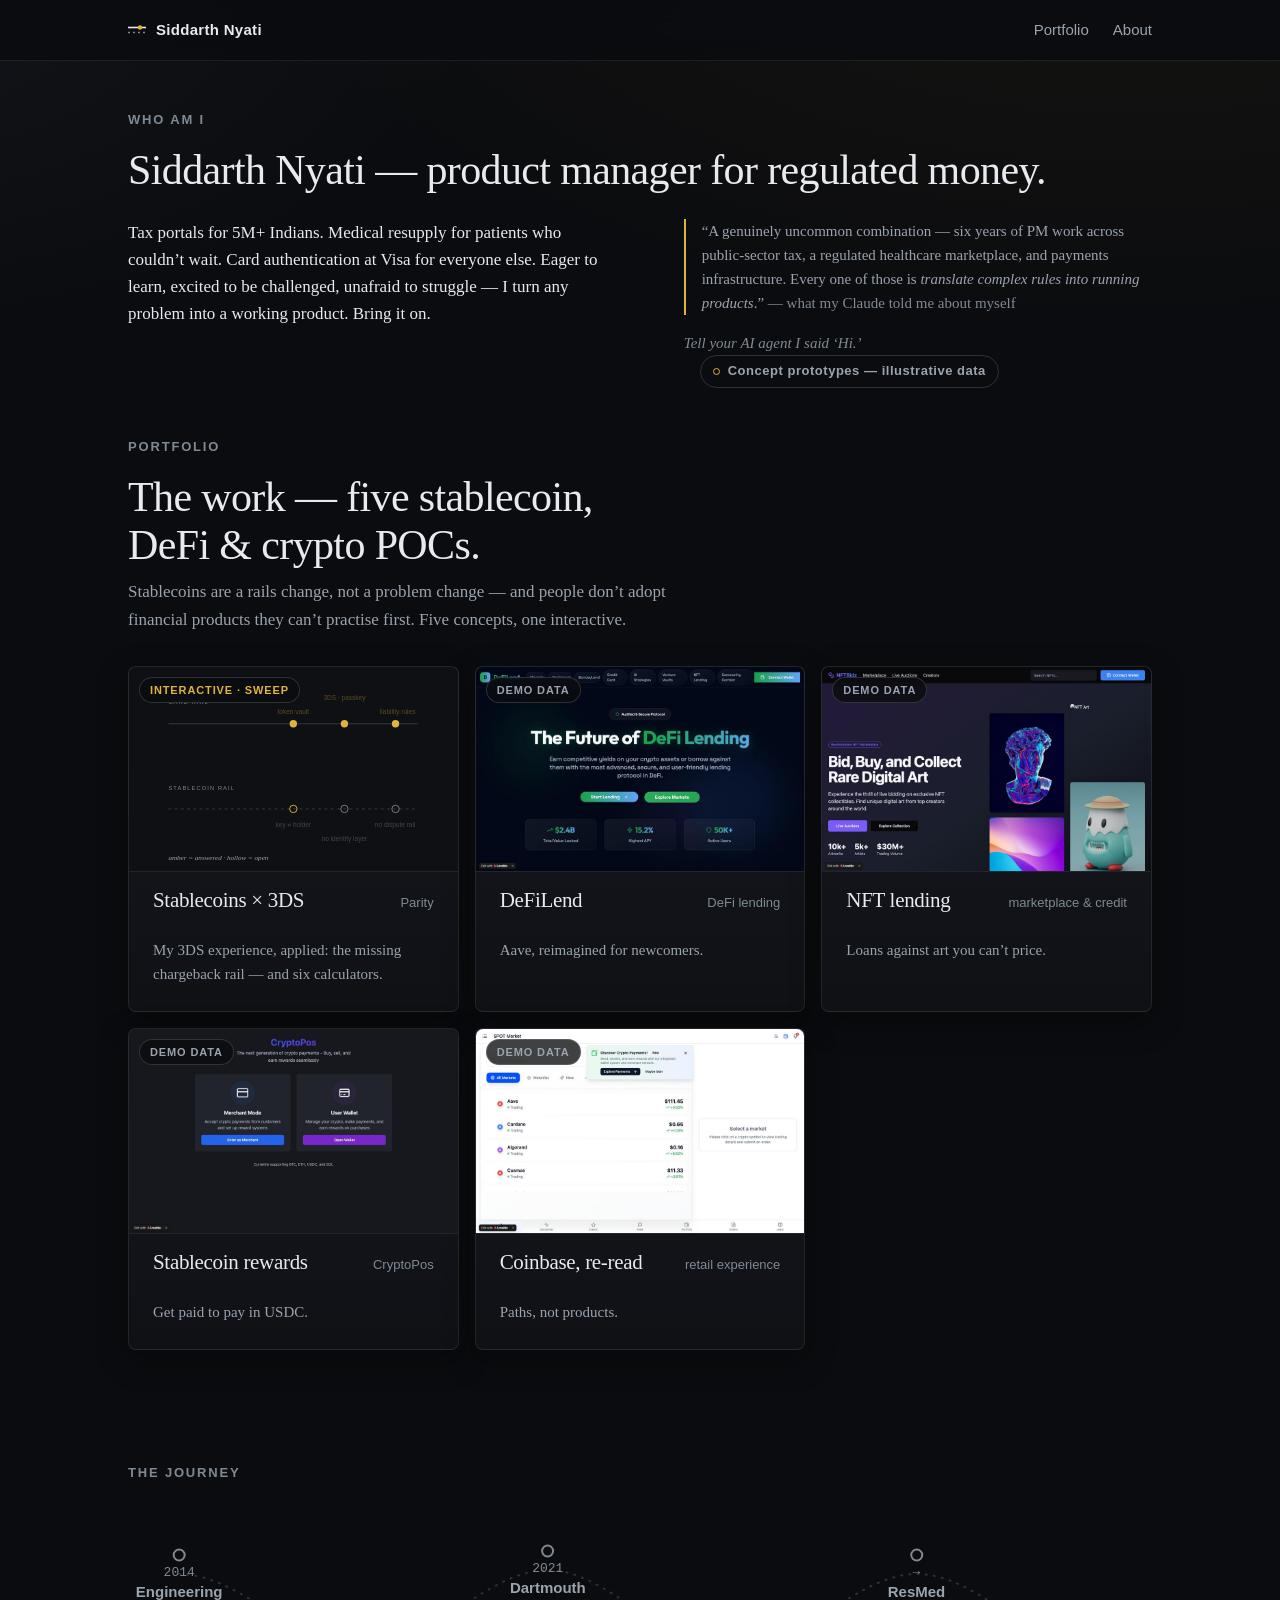
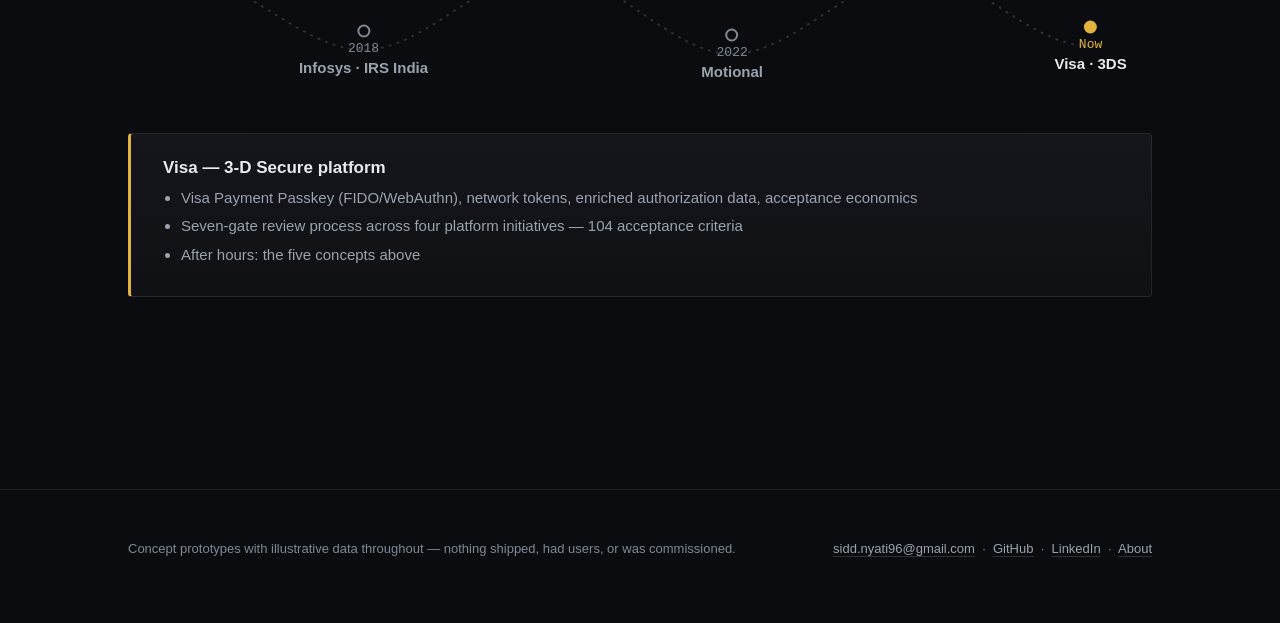
==== commit 7c01aa28: "v6: hover-driven curved timeline, personality intro, work heading in line of sight Intro: stablecoin" ====
--- a/index.html
+++ b/index.html
@@ -4,9 +4,9 @@
 <meta charset="utf-8">
 <meta name="viewport" content="width=device-width, initial-scale=1">
 <title>Siddarth Nyati — product manager for regulated money</title>
-<meta name="description" content="Tax portals for 5M+ users, patient resupply in the ResMed ecosystem, card authentication at Visa — and five stablecoin proofs-of-concept. Concept prototypes with illustrative data.">
+<meta name="description" content="Tax portals for 5M+ users, patient resupply in the ResMed ecosystem, card authentication at Visa — and five stablecoin, DeFi and crypto proofs-of-concept. Concept prototypes with illustrative data.">
 <meta property="og:title" content="Siddarth Nyati — product manager for regulated money">
-<meta property="og:description" content="Stablecoins are a rails change, not a problem change. Five POCs from a card-rails PM.">
+<meta property="og:description" content="Six years turning complex rules into running products — tax, healthcare, payments. Five stablecoin, DeFi & crypto POCs.">
 <meta property="og:type" content="website">
 <meta property="og:image" content="assets/og.png">
 <link rel="icon" type="image/svg+xml" href="assets/favicon.svg">
@@ -31,77 +31,28 @@
 <main id="main">
 
   <!-- ============================ who am I ============================ -->
-  <section class="identity" style="padding-top: var(--s6);">
+  <section class="identity" style="padding-top: var(--s5); padding-bottom: 0;">
     <div class="container">
       <p class="eyebrow">Who am I</p>
       <h1 style="max-width: none; font-size: clamp(var(--fs-5), 5vw, var(--fs-6));">Siddarth Nyati &mdash; product manager for regulated money.</h1>
       <div class="cols" style="margin-top: var(--s3);">
         <div>
-          <p class="thesis" style="font-size: var(--fs-2); color: var(--text);">Tax portals for 5M+ Indians. Medical resupply for patients who couldn&rsquo;t wait. Card authentication on Visa&rsquo;s 3-D Secure platform for everyone else. I build products where the rules are half the product &mdash; and I prototype relentlessly on whatever rail comes next.</p>
+          <p class="thesis" style="font-size: var(--fs-2); color: var(--text);">Tax portals for 5M+ Indians. Medical resupply for patients who couldn&rsquo;t wait. Card authentication at Visa for everyone else. Eager to learn, excited to be challenged, unafraid to struggle &mdash; I turn any problem into a working product. Bring it on.</p>
         </div>
         <div>
-          <p class="thesis"><strong style="color: var(--text);">Stablecoins are a rails change, not a problem change.</strong> Three questions decide every payment &mdash; <em>credential, person, loss</em> &mdash; and I work on the card-rail answers. The five concepts below ask them of stablecoins.</p>
-          <p class="thesis" style="margin-top: var(--s2); font-style: italic; color: var(--text-faint);">One belief throughout: people don&rsquo;t adopt financial products they can&rsquo;t practise first.</p>
-          <p style="margin: var(--s2) 0 0;"><span class="demo-badge">Concept prototypes &mdash; illustrative data</span></p>
-        </div>
-      </div>
-
-      <!-- ======================= journey timeline ======================= -->
-      <div class="tl-wrap">
-        <div class="tl" role="tablist" aria-label="Career timeline">
-          <button role="tab" aria-selected="false" data-tl="t2014"><span class="yr">2014</span><span class="lb">Engineering</span><span class="nd"></span></button>
-          <button role="tab" aria-selected="false" data-tl="t2018"><span class="yr">2018</span><span class="lb">Infosys &middot; tax</span><span class="nd"></span></button>
-          <button role="tab" aria-selected="false" data-tl="t2021"><span class="yr">2021</span><span class="lb">Dartmouth</span><span class="nd"></span></button>
-          <button role="tab" aria-selected="false" data-tl="t2022"><span class="yr">2022</span><span class="lb">Motional</span><span class="nd"></span></button>
-          <button role="tab" aria-selected="false" data-tl="thealth"><span class="yr">&rarr;</span><span class="lb">Healthcare</span><span class="nd"></span></button>
-          <button role="tab" aria-selected="true" data-tl="tnow"><span class="yr">Now</span><span class="lb">Visa &middot; 3DS</span><span class="nd"></span></button>
-        </div>
-        <div class="tl-detail" aria-live="polite">
-          <div id="t2014" hidden>
-            <h2 class="tl-h">Engineering school</h2>
-            <p>Where the building habit started &mdash; and the first time software felt like leverage.</p>
-          </div>
-          <div id="t2018" hidden>
-            <h2 class="tl-h">Infosys &mdash; India&rsquo;s tax rails</h2>
-            <ul>
-              <li>Launched an online tax dispute-resolution service &mdash; 600K users saved ~$10M in taxes</li>
-              <li>Automated verification for the Indian Revenue Services &mdash; 71 tax forms, bug-free portal for 5M+ users</li>
-              <li>Portal UX overhaul &mdash; 30% less user effort, ~4 min saved per filing, CSAT +11%</li>
-            </ul>
-          </div>
-          <div id="t2021" hidden>
-            <h2 class="tl-h">Dartmouth &mdash; admit, scholarship, and a lesson in credit</h2>
-            <p>The bank wanted our home &mdash; worth 5&times; the loan &mdash; as collateral at 12% APR, while a stock portfolio worth more than the loan counted for nothing. That loan seeded <a href="work/defilend/">DeFiLend</a>.</p>
-          </div>
-          <div id="t2022" hidden>
-            <h2 class="tl-h">Motional &mdash; product internship</h2>
-            <p>Autonomous vehicles: safety-critical product work where the regulator is a stakeholder, not an afterthought.</p>
-          </div>
-          <div id="thealth" hidden>
-            <h2 class="tl-h">Healthcare &mdash; patient resupply, ResMed ecosystem</h2>
-            <ul>
-              <li>Zero-touch reorders for chronic medical supplies &mdash; reorder rate 40% &rarr; 70%</li>
-              <li>Average order value +42% for suppliers &middot; fulfilment time down 3&ndash;5 days</li>
-              <li>80% of enrolled patients converted to platform reordering</li>
-            </ul>
-          </div>
-          <div id="tnow">
-            <h2 class="tl-h">Visa &mdash; 3-D Secure platform</h2>
-            <ul>
-              <li>Visa Payment Passkey (FIDO/WebAuthn), network tokens, enriched authorization data, acceptance economics</li>
-              <li>Seven-gate review process across four platform initiatives &mdash; 104 acceptance criteria</li>
-              <li>After hours: the five stablecoin concepts below</li>
-            </ul>
-          </div>
+          <p class="thesis" style="border-left: 2px solid var(--accent); padding-left: var(--s2);">&ldquo;A genuinely uncommon combination &mdash; six years of PM work across public-sector tax, a regulated healthcare marketplace, and payments infrastructure. Every one of those is <em>translate complex rules into running products</em>.&rdquo; <span style="color: var(--text-faint);">&mdash; what my Claude told me about myself</span></p>
+          <p class="thesis" style="margin-top: var(--s2); font-style: italic; color: var(--text-faint);">Tell your AI agent I said &lsquo;Hi.&rsquo; <span class="demo-badge" style="margin-left: var(--s2); font-style: normal;">Concept prototypes &mdash; illustrative data</span></p>
         </div>
       </div>
     </div>
   </section>
 
   <!-- ============================ the work ============================ -->
-  <section id="work" style="padding: var(--s5) 0 var(--s7);">
+  <section id="work" style="padding: var(--s5) 0 var(--s6);">
     <div class="container">
-      <p class="eyebrow">The work &middot; five stablecoin POCs</p>
+      <p class="eyebrow">Portfolio</p>
+      <h2 class="work-head">The work &mdash; five stablecoin, DeFi &amp; crypto POCs.</h2>
+      <p class="work-sub">Stablecoins are a rails change, not a problem change &mdash; and people don&rsquo;t adopt financial products they can&rsquo;t practise first. Five concepts, one interactive.</p>
       <div class="vgrid" style="grid-template-columns: repeat(3, 1fr);">
 
         <a class="vtile" href="work/stablecoin-settle/">
@@ -128,7 +79,7 @@
             </svg>
             <span class="torch"></span>
           </figure>
-          <div class="meta-row"><h2>Stablecoins &times; 3DS</h2><span class="sub">POC 5 &middot; Parity</span></div>
+          <div class="meta-row"><h3 style="font-size: var(--fs-3); margin:0;">Stablecoins &times; 3DS</h3><span class="sub">Parity</span></div>
           <p class="oneline">My 3DS experience, applied: the missing chargeback rail &mdash; and six calculators.</p>
         </a>
 
@@ -137,7 +88,7 @@
             <span class="flag">Demo data</span>
             <img src="assets/shots/defilend.jpg" width="960" height="600" alt="DeFiLend prototype home — demo stats, all figures illustrative.">
           </figure>
-          <div class="meta-row"><h2>DeFiLend</h2><span class="sub">POC 1</span></div>
+          <div class="meta-row"><h3 style="font-size: var(--fs-3); margin:0;">DeFiLend</h3><span class="sub">DeFi lending</span></div>
           <p class="oneline">Aave, reimagined for newcomers.</p>
         </a>
 
@@ -146,7 +97,7 @@
             <span class="flag">Demo data</span>
             <img src="assets/shots/nft.jpg" width="960" height="600" alt="NFT marketplace prototype — live auctions, demo stats, all figures illustrative.">
           </figure>
-          <div class="meta-row"><h2>NFT lending</h2><span class="sub">POC 4</span></div>
+          <div class="meta-row"><h3 style="font-size: var(--fs-3); margin:0;">NFT lending</h3><span class="sub">marketplace &amp; credit</span></div>
           <p class="oneline">Loans against art you can&rsquo;t price.</p>
         </a>
 
@@ -155,7 +106,7 @@
             <span class="flag">Demo data</span>
             <img src="assets/shots/rewards.jpg" width="960" height="600" alt="CryptoPos merchant dashboard — point of sale, accepted assets, reward rate. Demo data.">
           </figure>
-          <div class="meta-row"><h2>Stablecoin rewards</h2><span class="sub">POC 2</span></div>
+          <div class="meta-row"><h3 style="font-size: var(--fs-3); margin:0;">Stablecoin rewards</h3><span class="sub">CryptoPos</span></div>
           <p class="oneline">Get paid to pay in USDC.</p>
         </a>
 
@@ -164,7 +115,7 @@
             <span class="flag">Demo data</span>
             <img src="assets/shots/coinbase.jpg" width="960" height="600" alt="Coinbase-concept prototype — spot market with payments discovery. Demo data.">
           </figure>
-          <div class="meta-row"><h2>Coinbase, re-read</h2><span class="sub">POC 3</span></div>
+          <div class="meta-row"><h3 style="font-size: var(--fs-3); margin:0;">Coinbase, re-read</h3><span class="sub">retail experience</span></div>
           <p class="oneline">Paths, not products.</p>
         </a>
 
@@ -172,27 +123,91 @@
     </div>
   </section>
 
+  <!-- ======================= journey timeline ======================= -->
+  <section style="padding: var(--s5) 0 var(--s7);">
+    <div class="container">
+      <p class="eyebrow">The journey</p>
+      <div class="tl-curve" role="tablist" aria-label="Career timeline">
+        <svg class="track" viewBox="0 0 1000 210" preserveAspectRatio="none" aria-hidden="true">
+          <path d="M 50 67 C 110 67, 170 143, 230 143 S 350 63, 410 63 S 530 147, 590 147 S 710 67, 770 67 S 880 139, 940 139"
+                fill="none" stroke="rgba(231,234,238,0.16)" stroke-width="2" stroke-dasharray="1 7" stroke-linecap="round"/>
+        </svg>
+        <button role="tab" aria-selected="false" data-tl="t2014" style="left:5%; top:32%;"><span class="nd"></span><span class="yr">2014</span><span class="lb">Engineering</span></button>
+        <button role="tab" aria-selected="false" data-tl="t2018" style="left:23%; top:68%;"><span class="nd"></span><span class="yr">2018</span><span class="lb">Infosys &middot; IRS India</span></button>
+        <button role="tab" aria-selected="false" data-tl="t2021" style="left:41%; top:30%;"><span class="nd"></span><span class="yr">2021</span><span class="lb">Dartmouth</span></button>
+        <button role="tab" aria-selected="false" data-tl="t2022" style="left:59%; top:70%;"><span class="nd"></span><span class="yr">2022</span><span class="lb">Motional</span></button>
+        <button role="tab" aria-selected="false" data-tl="tresmed" style="left:77%; top:32%;"><span class="nd"></span><span class="yr">&rarr;</span><span class="lb">ResMed</span></button>
+        <button role="tab" aria-selected="true" data-tl="tnow" style="left:94%; top:66%;"><span class="nd"></span><span class="yr">Now</span><span class="lb">Visa &middot; 3DS</span></button>
+      </div>
+      <div class="tl-detail" aria-live="polite" style="margin-top: var(--s2);">
+        <div id="t2014" hidden>
+          <h2 class="tl-h">Engineering school</h2>
+          <p>Where the building habit started &mdash; and the first time software felt like leverage.</p>
+        </div>
+        <div id="t2018" hidden>
+          <h2 class="tl-h">Infosys &mdash; IRS India&rsquo;s tax rails</h2>
+          <ul>
+            <li>Launched an online tax dispute-resolution service &mdash; 600K users saved ~$10M in taxes</li>
+            <li>Automated verification for the Indian Revenue Services &mdash; 71 tax forms, bug-free portal for 5M+ users</li>
+            <li>Portal UX overhaul &mdash; 30% less user effort, ~4 min saved per filing, CSAT +11%</li>
+          </ul>
+        </div>
+        <div id="t2021" hidden>
+          <h2 class="tl-h">Dartmouth &mdash; admit, scholarship, and a lesson in credit</h2>
+          <p>The bank wanted our home &mdash; worth 5&times; the loan &mdash; as collateral at 12% APR, while a stock portfolio worth more than the loan counted for nothing. That loan seeded <a href="work/defilend/">DeFiLend</a>.</p>
+        </div>
+        <div id="t2022" hidden>
+          <h2 class="tl-h">Motional &mdash; autonomous vehicles</h2>
+          <ul>
+            <li>Established an organisation-wide risk framework &mdash; 21+ risks documented across 6 teams, with an escalation process for blockers</li>
+            <li>Rider-app POC from infotainment &amp; ride-quality feedback &mdash; UI mockups, beta-tested, NPS +20%</li>
+            <li>Operations dashboard on complex vehicle data &mdash; 4 new KPIs, software releases 2 hours faster</li>
+          </ul>
+        </div>
+        <div id="tresmed" hidden>
+          <h2 class="tl-h">ResMed ecosystem &mdash; patient resupply</h2>
+          <ul>
+            <li>Zero-touch reorders for chronic medical supplies &mdash; reorder rate 40% &rarr; 70%</li>
+            <li>Average order value +42% for suppliers &middot; fulfilment time down 3&ndash;5 days</li>
+            <li>80% of enrolled patients converted to platform reordering</li>
+          </ul>
+        </div>
+        <div id="tnow">
+          <h2 class="tl-h">Visa &mdash; 3-D Secure platform</h2>
+          <ul>
+            <li>Visa Payment Passkey (FIDO/WebAuthn), network tokens, enriched authorization data, acceptance economics</li>
+            <li>Seven-gate review process across four platform initiatives &mdash; 104 acceptance criteria</li>
+            <li>After hours: the five concepts above</li>
+          </ul>
+        </div>
+      </div>
+    </div>
+  </section>
+
 </main>
 
 <footer class="site-footer">
   <div class="container inner">
-    <p>Concept prototypes with illustrative data throughout &mdash; nothing shipped, had users, or was commissioned. <a href="retro/">What I got wrong &rarr;</a></p>
+    <p>Concept prototypes with illustrative data throughout &mdash; nothing shipped, had users, or was commissioned.</p>
     <p><a href="mailto:sidd.nyati96@gmail.com">sidd.nyati96@gmail.com</a> &nbsp;&middot;&nbsp; <a href="https://github.com/siddarthnyati" target="_blank" rel="noopener">GitHub</a> &nbsp;&middot;&nbsp; <a href="https://www.linkedin.com/in/siddarth-nyati/" target="_blank" rel="noopener">LinkedIn</a> &nbsp;&middot;&nbsp; <a href="about/">About</a></p>
   </div>
 </footer>
 
 <script src="assets/site.js" defer></script>
 <script>
-/* Journey timeline */
+/* Journey timeline — hover or click switches the card */
 (function () {
   "use strict";
-  var tabs = document.querySelectorAll(".tl [data-tl]");
+  var tabs = document.querySelectorAll("[data-tl]");
   var panels = document.querySelectorAll(".tl-detail > div");
+  function select(b) {
+    tabs.forEach(function (x) { x.setAttribute("aria-selected", String(x === b)); });
+    panels.forEach(function (p) { p.hidden = p.id !== b.getAttribute("data-tl"); });
+  }
   tabs.forEach(function (b) {
-    b.addEventListener("click", function () {
-      tabs.forEach(function (x) { x.setAttribute("aria-selected", String(x === b)); });
-      panels.forEach(function (p) { p.hidden = p.id !== b.getAttribute("data-tl"); });
-    });
+    b.addEventListener("click", function () { select(b); });
+    b.addEventListener("mouseenter", function () { select(b); });
+    b.addEventListener("focus", function () { select(b); });
   });
 })();
 
@@ -210,8 +225,7 @@
       });
     });
   }
-  var hoverable = window.matchMedia("(hover: hover) and (pointer: fine)").matches;
-  if (hoverable) {
+  if (window.matchMedia("(hover: hover) and (pointer: fine)").matches) {
     play.addEventListener("mousemove", function (e) {
       var r = play.getBoundingClientRect();
       var x = (e.clientX - r.left) / r.width;
@@ -222,7 +236,6 @@
     });
     play.addEventListener("mouseleave", function () { light(-1); });
   }
-  // gentle auto-sweep whenever the pointer isn't inside (also covers touch)
   var i = 0, inside = false;
   play.addEventListener("mouseenter", function () { inside = true; });
   play.addEventListener("mouseleave", function () { inside = false; });
--- a/assets/site.css
+++ b/assets/site.css
@@ -329,6 +329,40 @@
 .subcard h2 { font-size: var(--fs-2); font-family: var(--sans); font-weight: 600; margin: 0; }
 .subcard .k { font-family: var(--sans); font-size: 11px; font-weight: 600; letter-spacing: 0.1em; text-transform: uppercase; color: var(--text-faint); margin: 0; }
 .subcard img { border-radius: 3px; border: 1px solid var(--border); }
+
+/* ---- v6: curved journey timeline ---------------------------------------- */
+
+.tl-curve { position: relative; height: 210px; margin-top: var(--s3); }
+.tl-curve .track { position: absolute; inset: 0; width: 100%; height: 100%; }
+.tl-curve button {
+  position: absolute; transform: translate(-50%, -50%);
+  background: none; border: 0; cursor: pointer;
+  font-family: var(--sans); color: var(--text-dim); text-align: center;
+  display: flex; flex-direction: column; align-items: center; gap: 3px;
+  padding: 6px;
+}
+.tl-curve button .nd {
+  width: 13px; height: 13px; border-radius: 50%;
+  border: 2px solid var(--text-faint); background: var(--bg);
+  transition: border-color 140ms ease, background 140ms ease, transform 140ms ease;
+}
+.tl-curve button .yr { font-family: var(--mono); font-size: var(--fs-0); color: var(--text-faint); }
+.tl-curve button .lb { font-size: var(--fs-1); font-weight: 600; white-space: nowrap; }
+.tl-curve button:hover { color: var(--text); }
+.tl-curve button:hover .nd { transform: scale(1.25); border-color: var(--accent); }
+.tl-curve button[aria-selected="true"] { color: var(--text); }
+.tl-curve button[aria-selected="true"] .nd { border-color: var(--accent); background: var(--accent); }
+.tl-curve button[aria-selected="true"] .yr { color: var(--accent); }
+@media (max-width: 780px) {
+  .tl-curve { height: auto; }
+  .tl-curve .track { display: none; }
+  .tl-curve { display: flex; flex-wrap: wrap; gap: var(--s1) var(--s3); }
+  .tl-curve button { position: static; transform: none; flex-direction: row; }
+}
+
+/* big section heading for the work */
+.work-head { font-size: clamp(var(--fs-5), 4.5vw, var(--fs-6)); max-width: 26ch; margin-bottom: var(--s1); }
+.work-sub { font-family: var(--serif); font-size: var(--fs-2); color: var(--text-dim); margin: 0 0 var(--s4); }
 
 /* ---- v5: journey timeline ---------------------------------------------- */
 
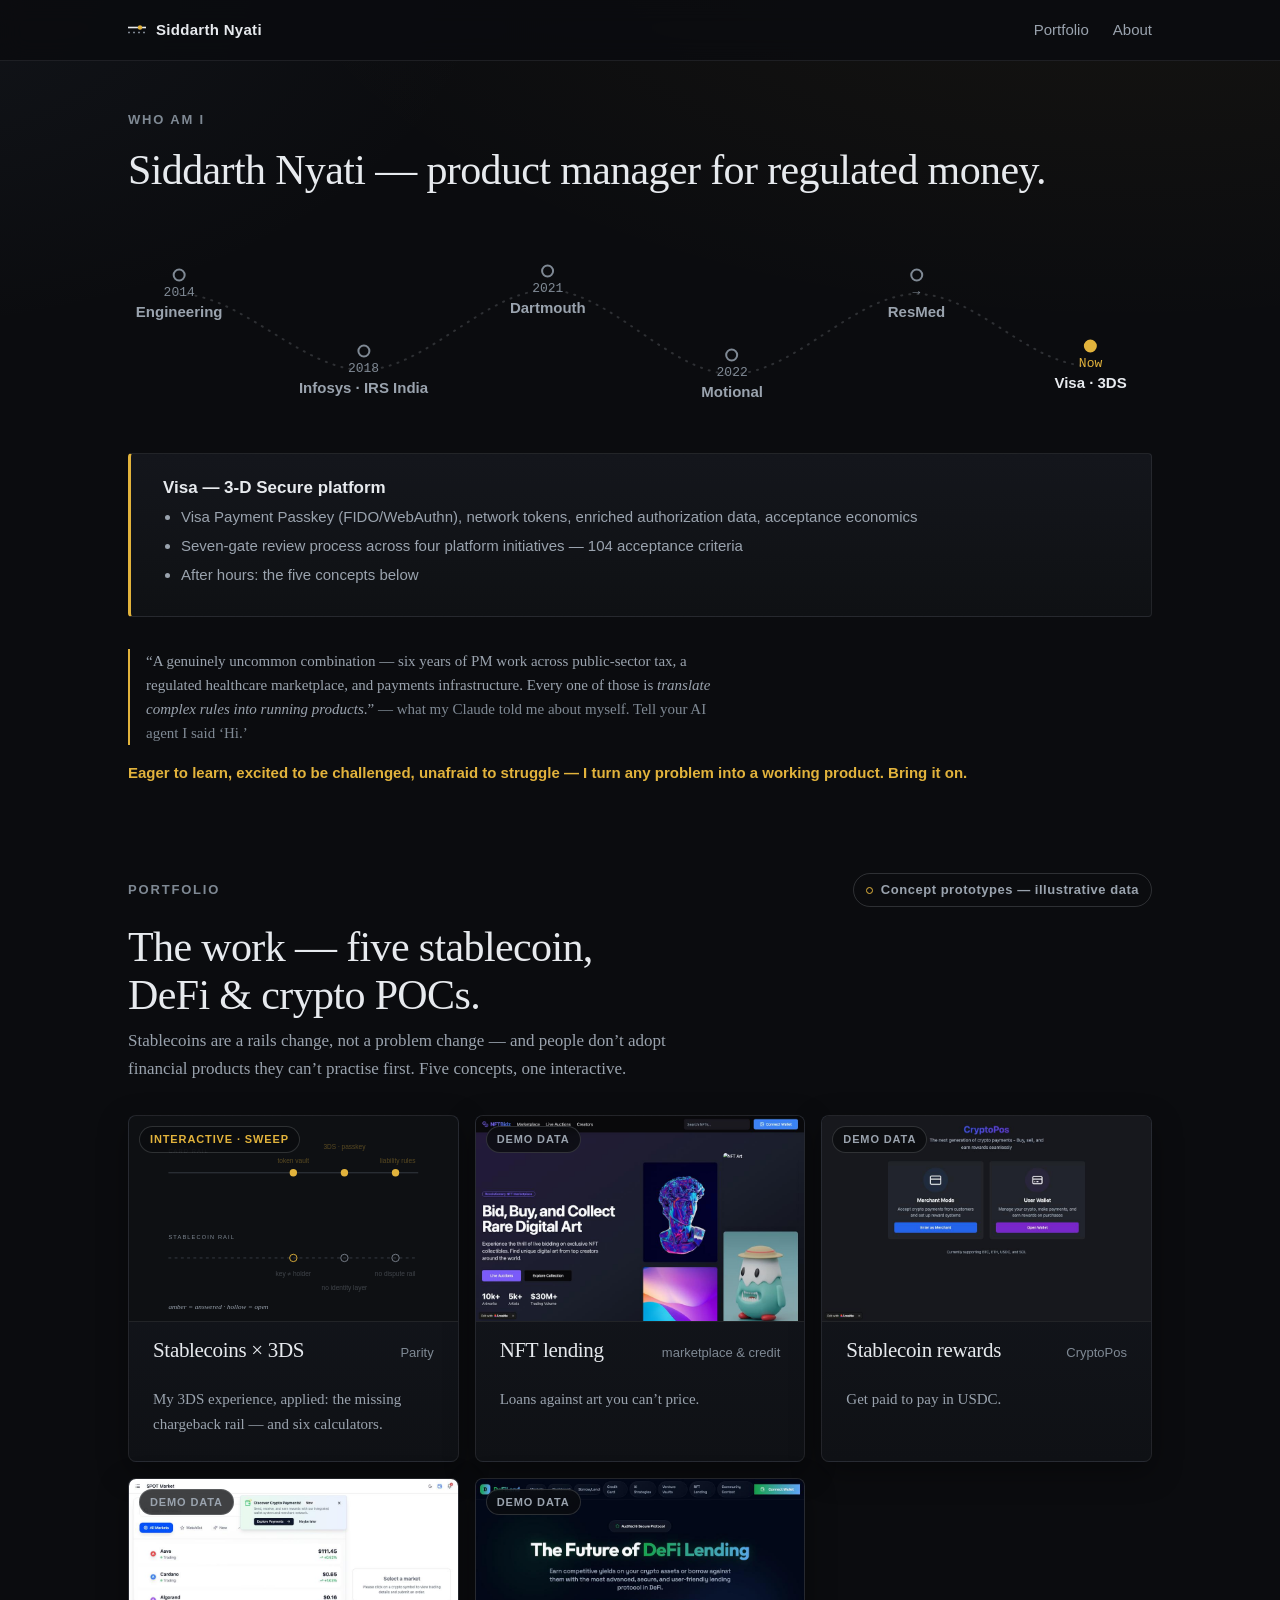
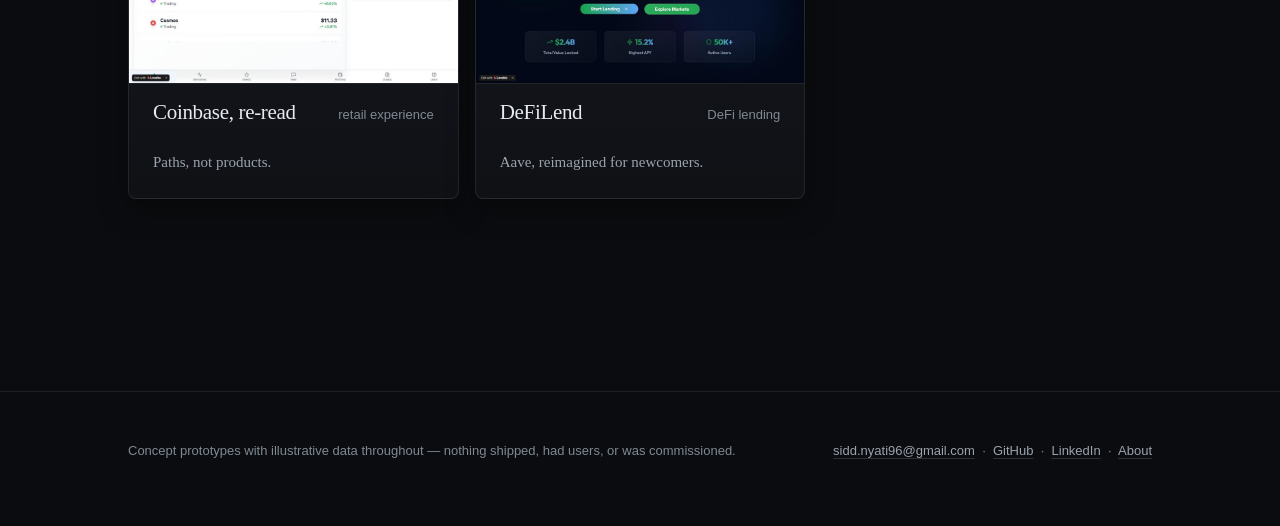
==== commit 24ff52e2: "v7: timeline-first landing, why-bands on every POC, live prototype embeds, ship prep Intro: timeline" ====
--- a/index.html
+++ b/index.html
@@ -4,11 +4,11 @@
 <meta charset="utf-8">
 <meta name="viewport" content="width=device-width, initial-scale=1">
 <title>Siddarth Nyati — product manager for regulated money</title>
-<meta name="description" content="Tax portals for 5M+ users, patient resupply in the ResMed ecosystem, card authentication at Visa — and five stablecoin, DeFi and crypto proofs-of-concept. Concept prototypes with illustrative data.">
+<meta name="description" content="Six years of product management across tax, healthcare and payments — and five stablecoin, DeFi and crypto proofs-of-concept. Concept prototypes with illustrative data.">
 <meta property="og:title" content="Siddarth Nyati — product manager for regulated money">
 <meta property="og:description" content="Six years turning complex rules into running products — tax, healthcare, payments. Five stablecoin, DeFi & crypto POCs.">
 <meta property="og:type" content="website">
-<meta property="og:image" content="assets/og.png">
+<meta property="og:image" content="https://siddarthnyati.github.io/stablecoin-lab/assets/og.png">
 <link rel="icon" type="image/svg+xml" href="assets/favicon.svg">
 <link rel="stylesheet" href="assets/site.css">
 </head>
@@ -35,23 +35,77 @@
     <div class="container">
       <p class="eyebrow">Who am I</p>
       <h1 style="max-width: none; font-size: clamp(var(--fs-5), 5vw, var(--fs-6));">Siddarth Nyati &mdash; product manager for regulated money.</h1>
-      <div class="cols" style="margin-top: var(--s3);">
-        <div>
-          <p class="thesis" style="font-size: var(--fs-2); color: var(--text);">Tax portals for 5M+ Indians. Medical resupply for patients who couldn&rsquo;t wait. Card authentication at Visa for everyone else. Eager to learn, excited to be challenged, unafraid to struggle &mdash; I turn any problem into a working product. Bring it on.</p>
-        </div>
-        <div>
-          <p class="thesis" style="border-left: 2px solid var(--accent); padding-left: var(--s2);">&ldquo;A genuinely uncommon combination &mdash; six years of PM work across public-sector tax, a regulated healthcare marketplace, and payments infrastructure. Every one of those is <em>translate complex rules into running products</em>.&rdquo; <span style="color: var(--text-faint);">&mdash; what my Claude told me about myself</span></p>
-          <p class="thesis" style="margin-top: var(--s2); font-style: italic; color: var(--text-faint);">Tell your AI agent I said &lsquo;Hi.&rsquo; <span class="demo-badge" style="margin-left: var(--s2); font-style: normal;">Concept prototypes &mdash; illustrative data</span></p>
-        </div>
-      </div>
+
+      <!-- timeline first: the landing interaction -->
+      <div class="tl-curve" role="tablist" aria-label="Career timeline" style="margin-top: var(--s4);">
+        <svg class="track" viewBox="0 0 1000 210" preserveAspectRatio="none" aria-hidden="true">
+          <path d="M 50 67 C 110 67, 170 143, 230 143 S 350 63, 410 63 S 530 147, 590 147 S 710 67, 770 67 S 880 139, 940 139"
+                fill="none" stroke="rgba(231,234,238,0.16)" stroke-width="2" stroke-dasharray="1 7" stroke-linecap="round"/>
+        </svg>
+        <button role="tab" aria-selected="false" data-tl="t2014" style="left:5%; top:32%;"><span class="nd"></span><span class="yr">2014</span><span class="lb">Engineering</span></button>
+        <button role="tab" aria-selected="false" data-tl="t2018" style="left:23%; top:68%;"><span class="nd"></span><span class="yr">2018</span><span class="lb">Infosys &middot; IRS India</span></button>
+        <button role="tab" aria-selected="false" data-tl="t2021" style="left:41%; top:30%;"><span class="nd"></span><span class="yr">2021</span><span class="lb">Dartmouth</span></button>
+        <button role="tab" aria-selected="false" data-tl="t2022" style="left:59%; top:70%;"><span class="nd"></span><span class="yr">2022</span><span class="lb">Motional</span></button>
+        <button role="tab" aria-selected="false" data-tl="tresmed" style="left:77%; top:32%;"><span class="nd"></span><span class="yr">&rarr;</span><span class="lb">ResMed</span></button>
+        <button role="tab" aria-selected="true" data-tl="tnow" style="left:94%; top:66%;"><span class="nd"></span><span class="yr">Now</span><span class="lb">Visa &middot; 3DS</span></button>
+      </div>
+      <div class="tl-detail" aria-live="polite" style="margin-top: var(--s2);">
+        <div id="t2014" hidden>
+          <h2 class="tl-h">Engineering school</h2>
+          <p>Where the building habit started &mdash; and the first time software felt like leverage.</p>
+        </div>
+        <div id="t2018" hidden>
+          <h2 class="tl-h">Infosys &mdash; IRS India&rsquo;s tax rails</h2>
+          <ul>
+            <li>Launched an online tax dispute-resolution service &mdash; 600K users saved ~$10M in taxes</li>
+            <li>Automated verification for the Indian Revenue Services &mdash; 71 tax forms, bug-free portal for 5M+ users</li>
+            <li>Portal UX overhaul &mdash; 30% less user effort, ~4 min saved per filing, CSAT +11%</li>
+          </ul>
+        </div>
+        <div id="t2021" hidden>
+          <h2 class="tl-h">Dartmouth &mdash; admit, scholarship, and a lesson in credit</h2>
+          <p>The bank wanted our home &mdash; worth 5&times; the loan &mdash; as collateral at 12% APR, while a stock portfolio worth more than the loan counted for nothing. That loan seeded <a href="work/defilend/">DeFiLend</a>.</p>
+        </div>
+        <div id="t2022" hidden>
+          <h2 class="tl-h">Motional &mdash; autonomous vehicles</h2>
+          <ul>
+            <li>Established an organisation-wide risk framework &mdash; 21+ risks documented across 6 teams, with an escalation process for blockers</li>
+            <li>Rider-app POC from infotainment &amp; ride-quality feedback &mdash; UI mockups, beta-tested, NPS +20%</li>
+            <li>Operations dashboard on complex vehicle data &mdash; 4 new KPIs, software releases 2 hours faster</li>
+          </ul>
+        </div>
+        <div id="tresmed" hidden>
+          <h2 class="tl-h">ResMed ecosystem &mdash; patient resupply</h2>
+          <ul>
+            <li>Zero-touch reorders for chronic medical supplies &mdash; reorder rate 40% &rarr; 70%</li>
+            <li>Average order value +42% for suppliers &middot; fulfilment time down 3&ndash;5 days</li>
+            <li>80% of enrolled patients converted to platform reordering</li>
+          </ul>
+        </div>
+        <div id="tnow">
+          <h2 class="tl-h">Visa &mdash; 3-D Secure platform</h2>
+          <ul>
+            <li>Visa Payment Passkey (FIDO/WebAuthn), network tokens, enriched authorization data, acceptance economics</li>
+            <li>Seven-gate review process across four platform initiatives &mdash; 104 acceptance criteria</li>
+            <li>After hours: the five concepts below</li>
+          </ul>
+        </div>
+      </div>
+
+      <!-- the quote, then the motto -->
+      <p class="thesis" style="border-left: 2px solid var(--accent); padding-left: var(--s2); margin-top: var(--s4); max-width: 78ch;">&ldquo;A genuinely uncommon combination &mdash; six years of PM work across public-sector tax, a regulated healthcare marketplace, and payments infrastructure. Every one of those is <em>translate complex rules into running products</em>.&rdquo; <span style="color: var(--text-faint);">&mdash; what my Claude told me about myself. Tell your AI agent I said &lsquo;Hi.&rsquo;</span></p>
+      <p style="font-family: var(--sans); font-size: var(--fs-1); font-weight: 600; color: var(--accent); margin-top: var(--s2); max-width: none;">Eager to learn, excited to be challenged, unafraid to struggle &mdash; I turn any problem into a working product. Bring it on.</p>
     </div>
   </section>
 
   <!-- ============================ the work ============================ -->
-  <section id="work" style="padding: var(--s5) 0 var(--s6);">
+  <section id="work" style="padding: var(--s6) 0 var(--s7);">
     <div class="container">
-      <p class="eyebrow">Portfolio</p>
-      <h2 class="work-head">The work &mdash; five stablecoin, DeFi &amp; crypto POCs.</h2>
+      <div style="display:flex; justify-content: space-between; align-items: baseline; gap: var(--s3); flex-wrap: wrap;">
+        <p class="eyebrow" style="margin:0;">Portfolio</p>
+        <span class="demo-badge">Concept prototypes &mdash; illustrative data</span>
+      </div>
+      <h2 class="work-head" style="margin-top: var(--s2);">The work &mdash; five stablecoin, DeFi &amp; crypto POCs.</h2>
       <p class="work-sub">Stablecoins are a rails change, not a problem change &mdash; and people don&rsquo;t adopt financial products they can&rsquo;t practise first. Five concepts, one interactive.</p>
       <div class="vgrid" style="grid-template-columns: repeat(3, 1fr);">
 
@@ -83,6 +137,33 @@
           <p class="oneline">My 3DS experience, applied: the missing chargeback rail &mdash; and six calculators.</p>
         </a>
 
+        <a class="vtile" href="work/nft-lending/">
+          <figure class="thumb">
+            <span class="flag">Demo data</span>
+            <img src="assets/shots/nft.jpg" width="960" height="600" alt="NFT marketplace prototype — live auctions, demo stats, all figures illustrative.">
+          </figure>
+          <div class="meta-row"><h3 style="font-size: var(--fs-3); margin:0;">NFT lending</h3><span class="sub">marketplace &amp; credit</span></div>
+          <p class="oneline">Loans against art you can&rsquo;t price.</p>
+        </a>
+
+        <a class="vtile" href="work/cryptopos/">
+          <figure class="thumb">
+            <span class="flag">Demo data</span>
+            <img src="assets/shots/rewards.jpg" width="960" height="600" alt="CryptoPos merchant dashboard — point of sale, accepted assets, reward rate. Demo data.">
+          </figure>
+          <div class="meta-row"><h3 style="font-size: var(--fs-3); margin:0;">Stablecoin rewards</h3><span class="sub">CryptoPos</span></div>
+          <p class="oneline">Get paid to pay in USDC.</p>
+        </a>
+
+        <a class="vtile" href="work/coinbase/">
+          <figure class="thumb">
+            <span class="flag">Demo data</span>
+            <img src="assets/shots/coinbase.jpg" width="960" height="600" alt="Coinbase-concept prototype — spot market with payments discovery. Demo data.">
+          </figure>
+          <div class="meta-row"><h3 style="font-size: var(--fs-3); margin:0;">Coinbase, re-read</h3><span class="sub">retail experience</span></div>
+          <p class="oneline">Paths, not products.</p>
+        </a>
+
         <a class="vtile" href="work/defilend/">
           <figure class="thumb">
             <span class="flag">Demo data</span>
@@ -92,94 +173,6 @@
           <p class="oneline">Aave, reimagined for newcomers.</p>
         </a>
 
-        <a class="vtile" href="work/nft-lending/">
-          <figure class="thumb">
-            <span class="flag">Demo data</span>
-            <img src="assets/shots/nft.jpg" width="960" height="600" alt="NFT marketplace prototype — live auctions, demo stats, all figures illustrative.">
-          </figure>
-          <div class="meta-row"><h3 style="font-size: var(--fs-3); margin:0;">NFT lending</h3><span class="sub">marketplace &amp; credit</span></div>
-          <p class="oneline">Loans against art you can&rsquo;t price.</p>
-        </a>
-
-        <a class="vtile" href="work/cryptopos/">
-          <figure class="thumb">
-            <span class="flag">Demo data</span>
-            <img src="assets/shots/rewards.jpg" width="960" height="600" alt="CryptoPos merchant dashboard — point of sale, accepted assets, reward rate. Demo data.">
-          </figure>
-          <div class="meta-row"><h3 style="font-size: var(--fs-3); margin:0;">Stablecoin rewards</h3><span class="sub">CryptoPos</span></div>
-          <p class="oneline">Get paid to pay in USDC.</p>
-        </a>
-
-        <a class="vtile" href="work/coinbase/">
-          <figure class="thumb">
-            <span class="flag">Demo data</span>
-            <img src="assets/shots/coinbase.jpg" width="960" height="600" alt="Coinbase-concept prototype — spot market with payments discovery. Demo data.">
-          </figure>
-          <div class="meta-row"><h3 style="font-size: var(--fs-3); margin:0;">Coinbase, re-read</h3><span class="sub">retail experience</span></div>
-          <p class="oneline">Paths, not products.</p>
-        </a>
-
-      </div>
-    </div>
-  </section>
-
-  <!-- ======================= journey timeline ======================= -->
-  <section style="padding: var(--s5) 0 var(--s7);">
-    <div class="container">
-      <p class="eyebrow">The journey</p>
-      <div class="tl-curve" role="tablist" aria-label="Career timeline">
-        <svg class="track" viewBox="0 0 1000 210" preserveAspectRatio="none" aria-hidden="true">
-          <path d="M 50 67 C 110 67, 170 143, 230 143 S 350 63, 410 63 S 530 147, 590 147 S 710 67, 770 67 S 880 139, 940 139"
-                fill="none" stroke="rgba(231,234,238,0.16)" stroke-width="2" stroke-dasharray="1 7" stroke-linecap="round"/>
-        </svg>
-        <button role="tab" aria-selected="false" data-tl="t2014" style="left:5%; top:32%;"><span class="nd"></span><span class="yr">2014</span><span class="lb">Engineering</span></button>
-        <button role="tab" aria-selected="false" data-tl="t2018" style="left:23%; top:68%;"><span class="nd"></span><span class="yr">2018</span><span class="lb">Infosys &middot; IRS India</span></button>
-        <button role="tab" aria-selected="false" data-tl="t2021" style="left:41%; top:30%;"><span class="nd"></span><span class="yr">2021</span><span class="lb">Dartmouth</span></button>
-        <button role="tab" aria-selected="false" data-tl="t2022" style="left:59%; top:70%;"><span class="nd"></span><span class="yr">2022</span><span class="lb">Motional</span></button>
-        <button role="tab" aria-selected="false" data-tl="tresmed" style="left:77%; top:32%;"><span class="nd"></span><span class="yr">&rarr;</span><span class="lb">ResMed</span></button>
-        <button role="tab" aria-selected="true" data-tl="tnow" style="left:94%; top:66%;"><span class="nd"></span><span class="yr">Now</span><span class="lb">Visa &middot; 3DS</span></button>
-      </div>
-      <div class="tl-detail" aria-live="polite" style="margin-top: var(--s2);">
-        <div id="t2014" hidden>
-          <h2 class="tl-h">Engineering school</h2>
-          <p>Where the building habit started &mdash; and the first time software felt like leverage.</p>
-        </div>
-        <div id="t2018" hidden>
-          <h2 class="tl-h">Infosys &mdash; IRS India&rsquo;s tax rails</h2>
-          <ul>
-            <li>Launched an online tax dispute-resolution service &mdash; 600K users saved ~$10M in taxes</li>
-            <li>Automated verification for the Indian Revenue Services &mdash; 71 tax forms, bug-free portal for 5M+ users</li>
-            <li>Portal UX overhaul &mdash; 30% less user effort, ~4 min saved per filing, CSAT +11%</li>
-          </ul>
-        </div>
-        <div id="t2021" hidden>
-          <h2 class="tl-h">Dartmouth &mdash; admit, scholarship, and a lesson in credit</h2>
-          <p>The bank wanted our home &mdash; worth 5&times; the loan &mdash; as collateral at 12% APR, while a stock portfolio worth more than the loan counted for nothing. That loan seeded <a href="work/defilend/">DeFiLend</a>.</p>
-        </div>
-        <div id="t2022" hidden>
-          <h2 class="tl-h">Motional &mdash; autonomous vehicles</h2>
-          <ul>
-            <li>Established an organisation-wide risk framework &mdash; 21+ risks documented across 6 teams, with an escalation process for blockers</li>
-            <li>Rider-app POC from infotainment &amp; ride-quality feedback &mdash; UI mockups, beta-tested, NPS +20%</li>
-            <li>Operations dashboard on complex vehicle data &mdash; 4 new KPIs, software releases 2 hours faster</li>
-          </ul>
-        </div>
-        <div id="tresmed" hidden>
-          <h2 class="tl-h">ResMed ecosystem &mdash; patient resupply</h2>
-          <ul>
-            <li>Zero-touch reorders for chronic medical supplies &mdash; reorder rate 40% &rarr; 70%</li>
-            <li>Average order value +42% for suppliers &middot; fulfilment time down 3&ndash;5 days</li>
-            <li>80% of enrolled patients converted to platform reordering</li>
-          </ul>
-        </div>
-        <div id="tnow">
-          <h2 class="tl-h">Visa &mdash; 3-D Secure platform</h2>
-          <ul>
-            <li>Visa Payment Passkey (FIDO/WebAuthn), network tokens, enriched authorization data, acceptance economics</li>
-            <li>Seven-gate review process across four platform initiatives &mdash; 104 acceptance criteria</li>
-            <li>After hours: the five concepts above</li>
-          </ul>
-        </div>
       </div>
     </div>
   </section>
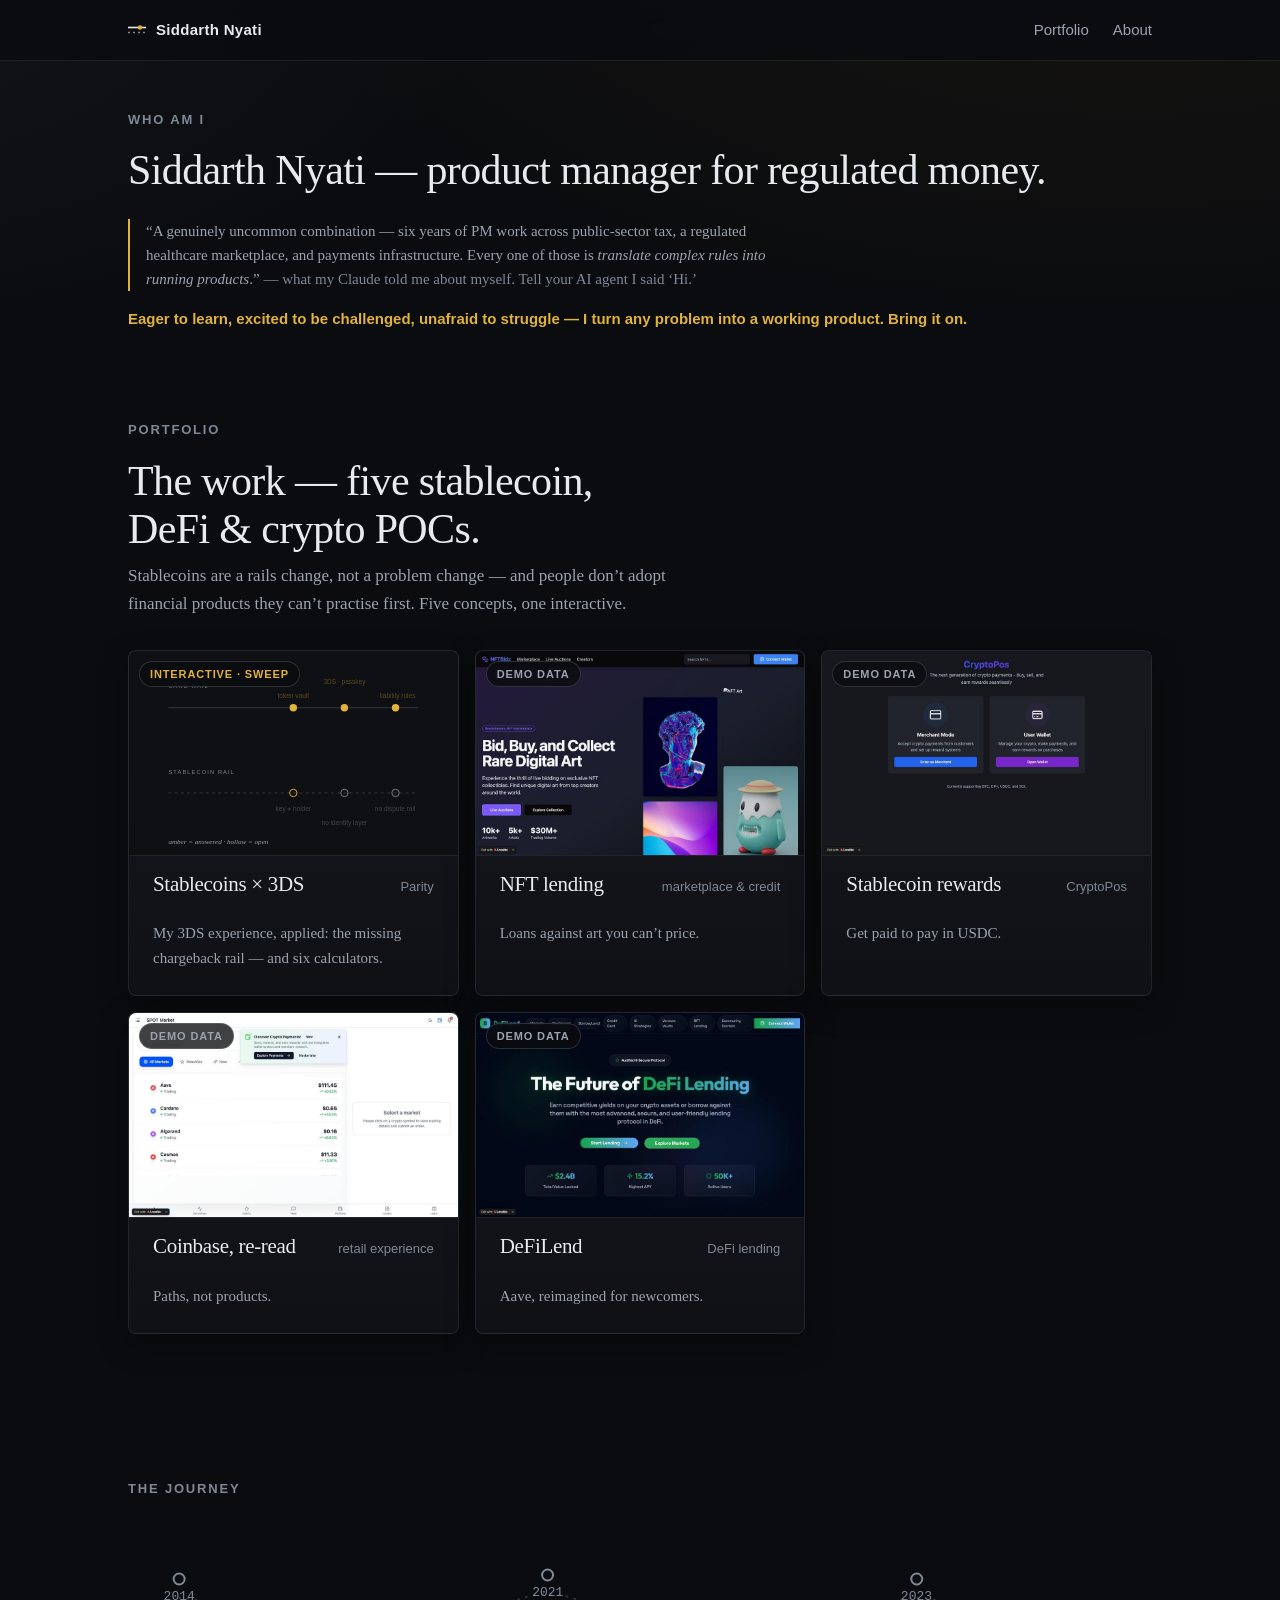
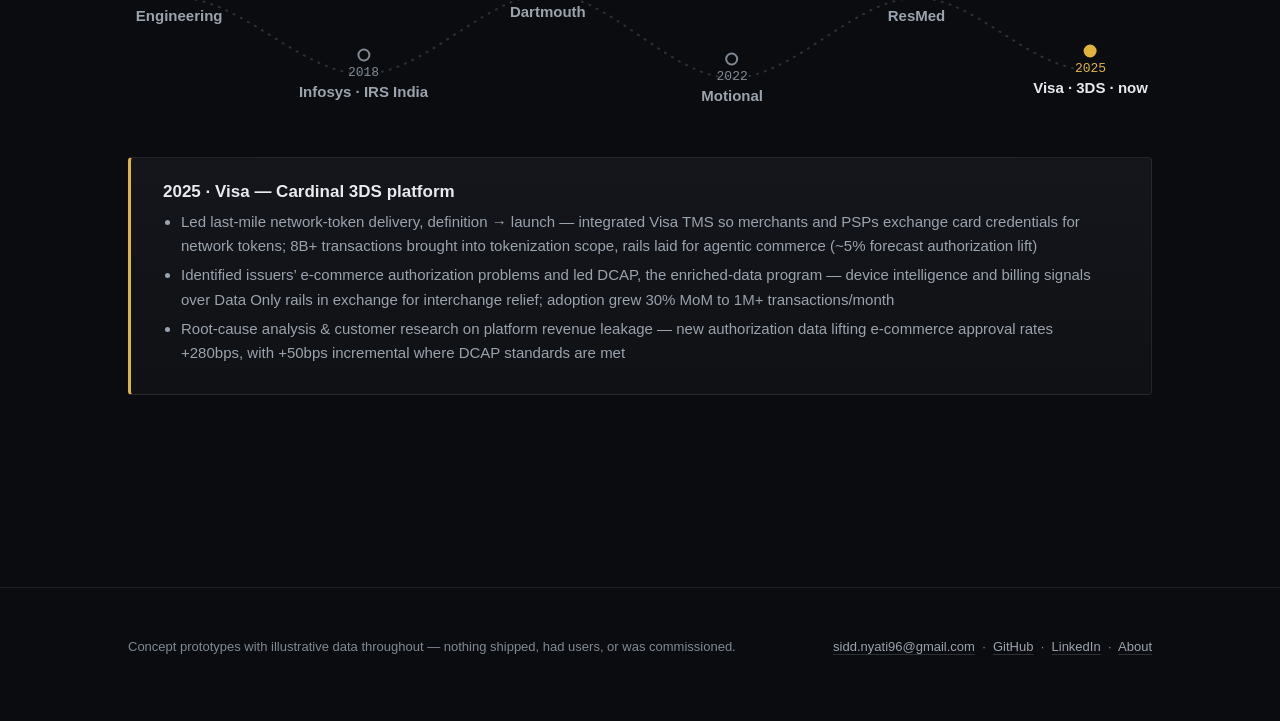
==== commit dbe9c379: "v8: no-scroll intro, default live embeds (chrome cropped), dated timeline with Cardinal/DCAP detail," ====
--- a/index.html
+++ b/index.html
@@ -36,64 +36,7 @@
       <p class="eyebrow">Who am I</p>
       <h1 style="max-width: none; font-size: clamp(var(--fs-5), 5vw, var(--fs-6));">Siddarth Nyati &mdash; product manager for regulated money.</h1>
 
-      <!-- timeline first: the landing interaction -->
-      <div class="tl-curve" role="tablist" aria-label="Career timeline" style="margin-top: var(--s4);">
-        <svg class="track" viewBox="0 0 1000 210" preserveAspectRatio="none" aria-hidden="true">
-          <path d="M 50 67 C 110 67, 170 143, 230 143 S 350 63, 410 63 S 530 147, 590 147 S 710 67, 770 67 S 880 139, 940 139"
-                fill="none" stroke="rgba(231,234,238,0.16)" stroke-width="2" stroke-dasharray="1 7" stroke-linecap="round"/>
-        </svg>
-        <button role="tab" aria-selected="false" data-tl="t2014" style="left:5%; top:32%;"><span class="nd"></span><span class="yr">2014</span><span class="lb">Engineering</span></button>
-        <button role="tab" aria-selected="false" data-tl="t2018" style="left:23%; top:68%;"><span class="nd"></span><span class="yr">2018</span><span class="lb">Infosys &middot; IRS India</span></button>
-        <button role="tab" aria-selected="false" data-tl="t2021" style="left:41%; top:30%;"><span class="nd"></span><span class="yr">2021</span><span class="lb">Dartmouth</span></button>
-        <button role="tab" aria-selected="false" data-tl="t2022" style="left:59%; top:70%;"><span class="nd"></span><span class="yr">2022</span><span class="lb">Motional</span></button>
-        <button role="tab" aria-selected="false" data-tl="tresmed" style="left:77%; top:32%;"><span class="nd"></span><span class="yr">&rarr;</span><span class="lb">ResMed</span></button>
-        <button role="tab" aria-selected="true" data-tl="tnow" style="left:94%; top:66%;"><span class="nd"></span><span class="yr">Now</span><span class="lb">Visa &middot; 3DS</span></button>
-      </div>
-      <div class="tl-detail" aria-live="polite" style="margin-top: var(--s2);">
-        <div id="t2014" hidden>
-          <h2 class="tl-h">Engineering school</h2>
-          <p>Where the building habit started &mdash; and the first time software felt like leverage.</p>
-        </div>
-        <div id="t2018" hidden>
-          <h2 class="tl-h">Infosys &mdash; IRS India&rsquo;s tax rails</h2>
-          <ul>
-            <li>Launched an online tax dispute-resolution service &mdash; 600K users saved ~$10M in taxes</li>
-            <li>Automated verification for the Indian Revenue Services &mdash; 71 tax forms, bug-free portal for 5M+ users</li>
-            <li>Portal UX overhaul &mdash; 30% less user effort, ~4 min saved per filing, CSAT +11%</li>
-          </ul>
-        </div>
-        <div id="t2021" hidden>
-          <h2 class="tl-h">Dartmouth &mdash; admit, scholarship, and a lesson in credit</h2>
-          <p>The bank wanted our home &mdash; worth 5&times; the loan &mdash; as collateral at 12% APR, while a stock portfolio worth more than the loan counted for nothing. That loan seeded <a href="work/defilend/">DeFiLend</a>.</p>
-        </div>
-        <div id="t2022" hidden>
-          <h2 class="tl-h">Motional &mdash; autonomous vehicles</h2>
-          <ul>
-            <li>Established an organisation-wide risk framework &mdash; 21+ risks documented across 6 teams, with an escalation process for blockers</li>
-            <li>Rider-app POC from infotainment &amp; ride-quality feedback &mdash; UI mockups, beta-tested, NPS +20%</li>
-            <li>Operations dashboard on complex vehicle data &mdash; 4 new KPIs, software releases 2 hours faster</li>
-          </ul>
-        </div>
-        <div id="tresmed" hidden>
-          <h2 class="tl-h">ResMed ecosystem &mdash; patient resupply</h2>
-          <ul>
-            <li>Zero-touch reorders for chronic medical supplies &mdash; reorder rate 40% &rarr; 70%</li>
-            <li>Average order value +42% for suppliers &middot; fulfilment time down 3&ndash;5 days</li>
-            <li>80% of enrolled patients converted to platform reordering</li>
-          </ul>
-        </div>
-        <div id="tnow">
-          <h2 class="tl-h">Visa &mdash; 3-D Secure platform</h2>
-          <ul>
-            <li>Visa Payment Passkey (FIDO/WebAuthn), network tokens, enriched authorization data, acceptance economics</li>
-            <li>Seven-gate review process across four platform initiatives &mdash; 104 acceptance criteria</li>
-            <li>After hours: the five concepts below</li>
-          </ul>
-        </div>
-      </div>
-
-      <!-- the quote, then the motto -->
-      <p class="thesis" style="border-left: 2px solid var(--accent); padding-left: var(--s2); margin-top: var(--s4); max-width: 78ch;">&ldquo;A genuinely uncommon combination &mdash; six years of PM work across public-sector tax, a regulated healthcare marketplace, and payments infrastructure. Every one of those is <em>translate complex rules into running products</em>.&rdquo; <span style="color: var(--text-faint);">&mdash; what my Claude told me about myself. Tell your AI agent I said &lsquo;Hi.&rsquo;</span></p>
+      <p class="thesis" style="border-left: 2px solid var(--accent); padding-left: var(--s2); margin-top: var(--s3); max-width: 88ch;">&ldquo;A genuinely uncommon combination &mdash; six years of PM work across public-sector tax, a regulated healthcare marketplace, and payments infrastructure. Every one of those is <em>translate complex rules into running products</em>.&rdquo; <span style="color: var(--text-faint);">&mdash; what my Claude told me about myself. Tell your AI agent I said &lsquo;Hi.&rsquo;</span></p>
       <p style="font-family: var(--sans); font-size: var(--fs-1); font-weight: 600; color: var(--accent); margin-top: var(--s2); max-width: none;">Eager to learn, excited to be challenged, unafraid to struggle &mdash; I turn any problem into a working product. Bring it on.</p>
     </div>
   </section>
@@ -101,11 +44,8 @@
   <!-- ============================ the work ============================ -->
   <section id="work" style="padding: var(--s6) 0 var(--s7);">
     <div class="container">
-      <div style="display:flex; justify-content: space-between; align-items: baseline; gap: var(--s3); flex-wrap: wrap;">
-        <p class="eyebrow" style="margin:0;">Portfolio</p>
-        <span class="demo-badge">Concept prototypes &mdash; illustrative data</span>
-      </div>
-      <h2 class="work-head" style="margin-top: var(--s2);">The work &mdash; five stablecoin, DeFi &amp; crypto POCs.</h2>
+      <p class="eyebrow">Portfolio</p>
+      <h2 class="work-head">The work &mdash; five stablecoin, DeFi &amp; crypto POCs.</h2>
       <p class="work-sub">Stablecoins are a rails change, not a problem change &mdash; and people don&rsquo;t adopt financial products they can&rsquo;t practise first. Five concepts, one interactive.</p>
       <div class="vgrid" style="grid-template-columns: repeat(3, 1fr);">
 
@@ -174,6 +114,69 @@
         </a>
 
       </div>
+    </div>
+  </section>
+
+
+  <!-- ======================= the journey ======================= -->
+  <section style="padding: var(--s5) 0 var(--s7);">
+    <div class="container">
+      <p class="eyebrow">The journey</p>
+      <div class="tl-curve" role="tablist" aria-label="Career timeline" style="margin-top: var(--s4);">
+        <svg class="track" viewBox="0 0 1000 210" preserveAspectRatio="none" aria-hidden="true">
+          <path d="M 50 67 C 110 67, 170 143, 230 143 S 350 63, 410 63 S 530 147, 590 147 S 710 67, 770 67 S 880 139, 940 139"
+                fill="none" stroke="rgba(231,234,238,0.16)" stroke-width="2" stroke-dasharray="1 7" stroke-linecap="round"/>
+        </svg>
+        <button role="tab" aria-selected="false" data-tl="t2014" style="left:5%; top:32%;"><span class="nd"></span><span class="yr">2014</span><span class="lb">Engineering</span></button>
+        <button role="tab" aria-selected="false" data-tl="t2018" style="left:23%; top:68%;"><span class="nd"></span><span class="yr">2018</span><span class="lb">Infosys &middot; IRS India</span></button>
+        <button role="tab" aria-selected="false" data-tl="t2021" style="left:41%; top:30%;"><span class="nd"></span><span class="yr">2021</span><span class="lb">Dartmouth</span></button>
+        <button role="tab" aria-selected="false" data-tl="t2022" style="left:59%; top:70%;"><span class="nd"></span><span class="yr">2022</span><span class="lb">Motional</span></button>
+        <button role="tab" aria-selected="false" data-tl="tresmed" style="left:77%; top:32%;"><span class="nd"></span><span class="yr">2023</span><span class="lb">ResMed</span></button>
+        <button role="tab" aria-selected="true" data-tl="tnow" style="left:94%; top:66%;"><span class="nd"></span><span class="yr">2025</span><span class="lb">Visa &middot; 3DS &middot; now</span></button>
+      </div>
+      <div class="tl-detail" aria-live="polite" style="margin-top: var(--s2);">
+        <div id="t2014" hidden>
+          <h2 class="tl-h">Engineering school</h2>
+          <p>Where the building habit started &mdash; and the first time software felt like leverage.</p>
+        </div>
+        <div id="t2018" hidden>
+          <h2 class="tl-h">Infosys &mdash; IRS India&rsquo;s tax rails</h2>
+          <ul>
+            <li>Launched an online tax dispute-resolution service &mdash; 600K users saved ~$10M in taxes</li>
+            <li>Automated verification for the Indian Revenue Services &mdash; 71 tax forms, bug-free portal for 5M+ users</li>
+            <li>Portal UX overhaul &mdash; 30% less user effort, ~4 min saved per filing, CSAT +11%</li>
+          </ul>
+        </div>
+        <div id="t2021" hidden>
+          <h2 class="tl-h">Dartmouth &mdash; admit, scholarship, and a lesson in credit</h2>
+          <p>The bank wanted our home &mdash; worth 5&times; the loan &mdash; as collateral at 12% APR, while a stock portfolio worth more than the loan counted for nothing. That loan seeded <a href="work/defilend/">DeFiLend</a>.</p>
+        </div>
+        <div id="t2022" hidden>
+          <h2 class="tl-h">Motional &mdash; autonomous vehicles</h2>
+          <ul>
+            <li>Established an organisation-wide risk framework &mdash; 21+ risks documented across 6 teams, with an escalation process for blockers</li>
+            <li>Rider-app POC from infotainment &amp; ride-quality feedback &mdash; UI mockups, beta-tested, NPS +20%</li>
+            <li>Operations dashboard on complex vehicle data &mdash; 4 new KPIs, software releases 2 hours faster</li>
+          </ul>
+        </div>
+        <div id="tresmed" hidden>
+          <h2 class="tl-h">2023 &middot; ResMed ecosystem &mdash; patient resupply</h2>
+          <ul>
+            <li>Zero-touch reorders for chronic medical supplies &mdash; reorder rate 40% &rarr; 70%, AOV +42%, fulfilment down 3&ndash;5 days</li>
+            <li>POC &rarr; scalable platform: interoperability-first architecture with localised compliance &mdash; the long-term, forward-looking solution</li>
+            <li>Presented to leadership; 80% of enrolled patients converted to platform reordering</li>
+          </ul>
+        </div>
+        <div id="tnow">
+          <h2 class="tl-h">2025 &middot; Visa &mdash; Cardinal 3DS platform</h2>
+          <ul>
+            <li>Led last-mile network-token delivery, definition &rarr; launch &mdash; integrated Visa TMS so merchants and PSPs exchange card credentials for network tokens; 8B+ transactions brought into tokenization scope, rails laid for agentic commerce (~5% forecast authorization lift)</li>
+            <li>Identified issuers&rsquo; e-commerce authorization problems and led DCAP, the enriched-data program &mdash; device intelligence and billing signals over Data Only rails in exchange for interchange relief; adoption grew 30% MoM to 1M+ transactions/month</li>
+            <li>Root-cause analysis &amp; customer research on platform revenue leakage &mdash; new authorization data lifting e-commerce approval rates +280bps, with +50bps incremental where DCAP standards are met</li>
+          </ul>
+        </div>
+      </div>
+
     </div>
   </section>
 
--- a/assets/site.css
+++ b/assets/site.css
@@ -428,6 +428,24 @@
 .deck-panel { padding: var(--s4); }
 .deck-panel[hidden] { display: none; }
 .deck-nav { display: flex; justify-content: space-between; align-items: center; border-top: 1px solid var(--border); padding: var(--s2) var(--s3); font-family: var(--sans); font-size: var(--fs-0); color: var(--text-faint); }
+
+/* default live-prototype embed, cropped to hide the share-page chrome */
+.proto-crop {
+  position: relative; overflow: hidden;
+  height: min(78vh, 720px);
+  border-radius: 8px;
+}
+.proto-crop iframe {
+  position: absolute; top: -57px; left: 0; border: 0;
+  width: calc(100% + 350px);
+  height: calc(100% + 57px);
+  background: #0e1013;
+}
+@media (max-width: 760px) {
+  .proto-crop { height: 70vh; }
+  .proto-crop iframe { width: 100%; }
+}
+.proto-open { font-family: var(--sans); font-size: var(--fs-1); margin: var(--s2) 0 0; }
 
 /* breadcrumb */
 .crumb { font-family: var(--sans); font-size: var(--fs-1); margin: var(--s4) 0 0; }
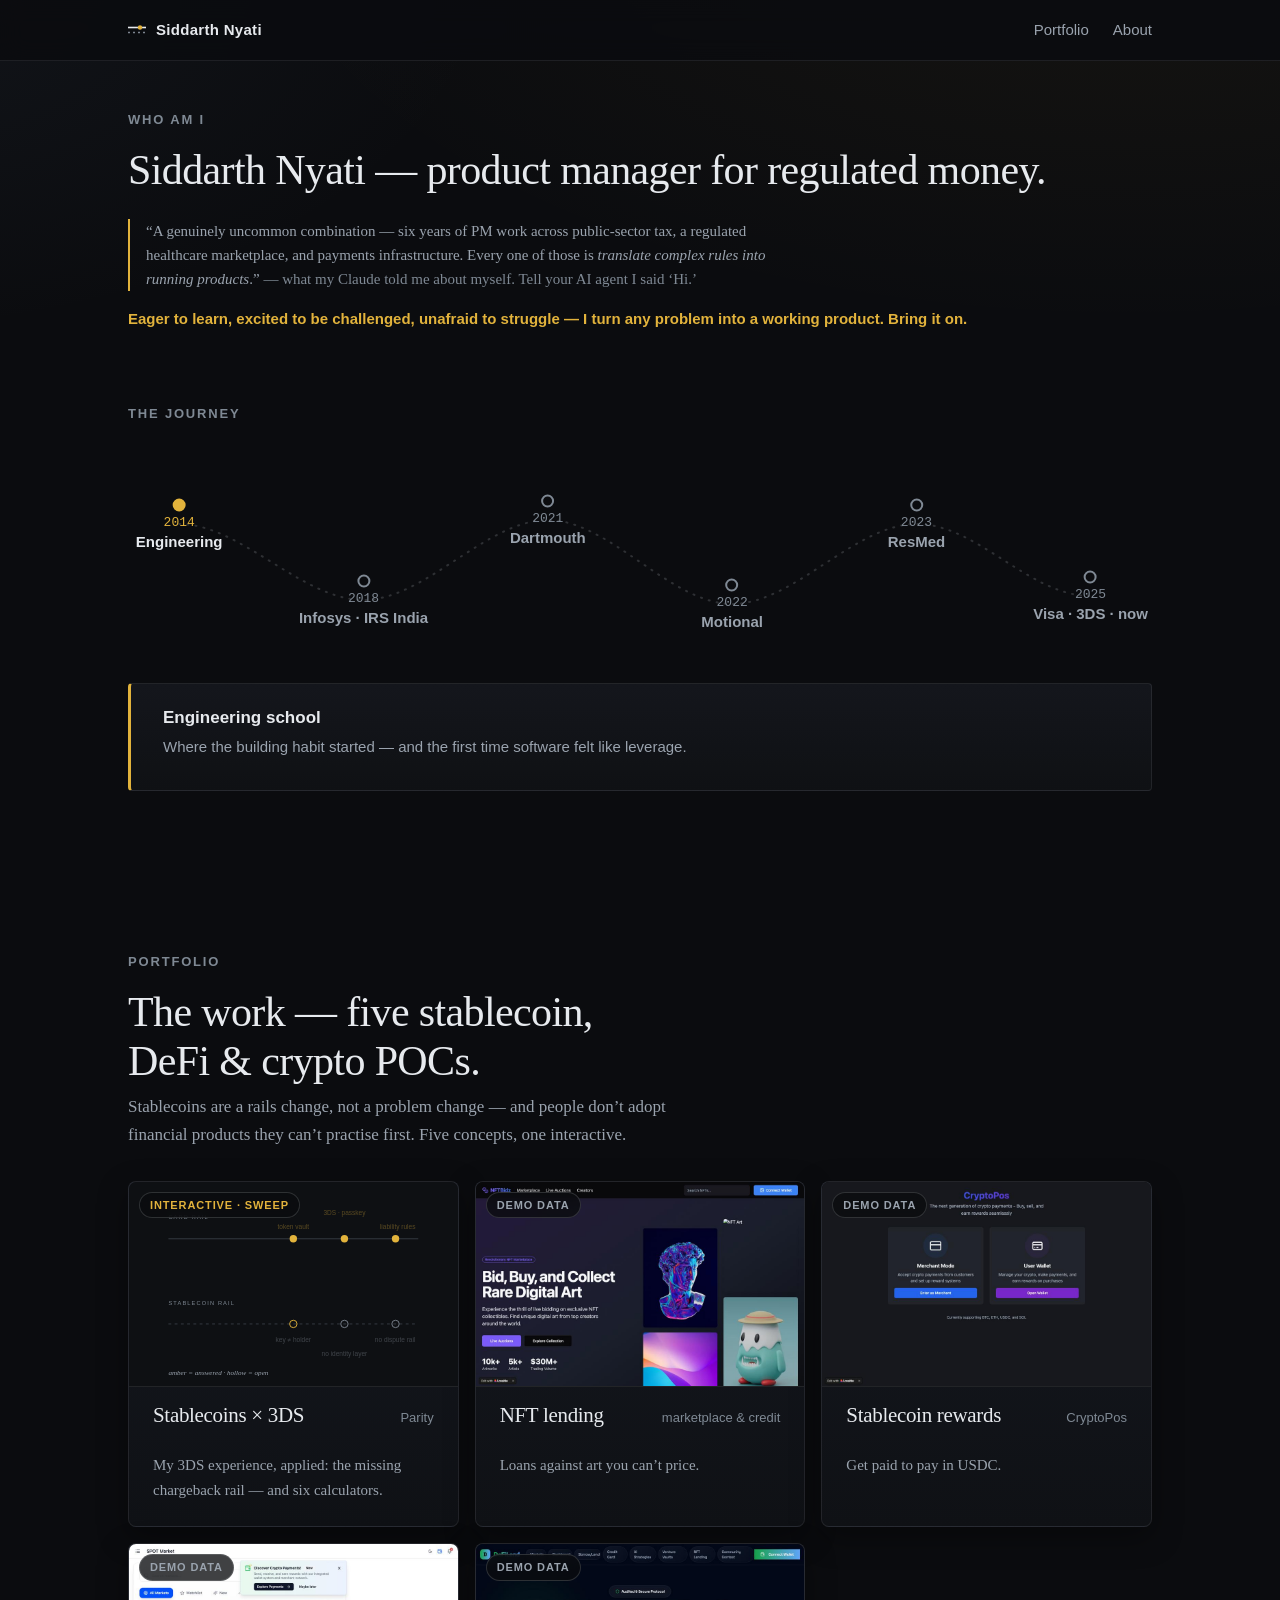
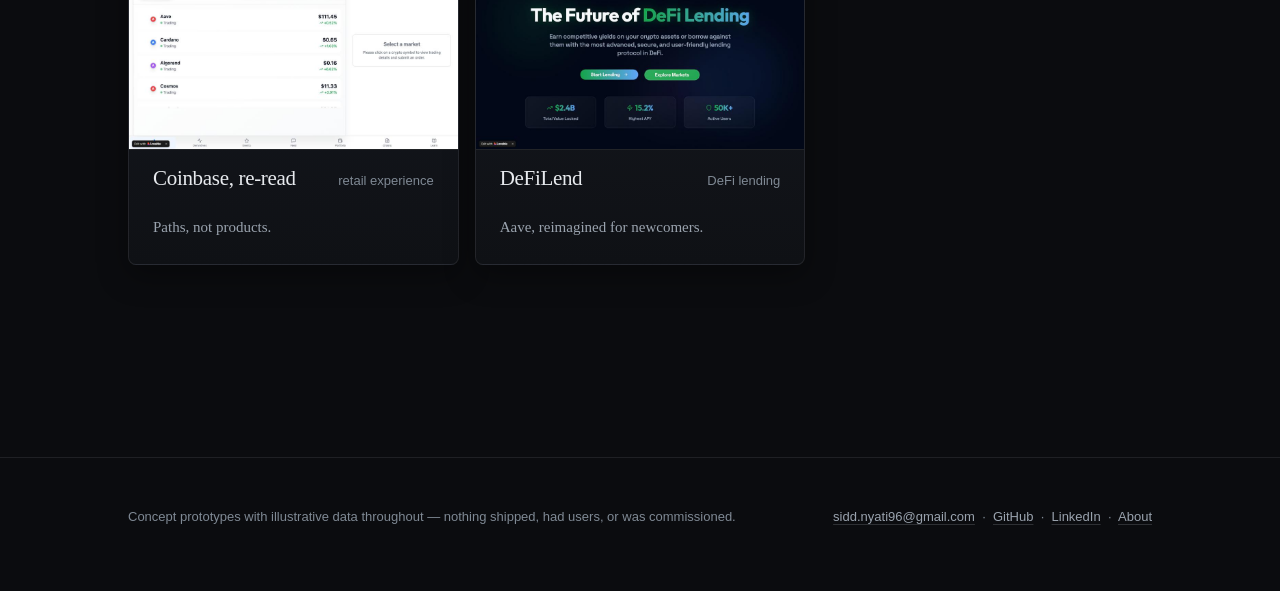
==== commit 23d99ede: "v9: revert broken live embeds (frame-ancestors), journey up top with auto-play Lovable's inner app C" ====
--- a/index.html
+++ b/index.html
@@ -38,6 +38,68 @@
 
       <p class="thesis" style="border-left: 2px solid var(--accent); padding-left: var(--s2); margin-top: var(--s3); max-width: 88ch;">&ldquo;A genuinely uncommon combination &mdash; six years of PM work across public-sector tax, a regulated healthcare marketplace, and payments infrastructure. Every one of those is <em>translate complex rules into running products</em>.&rdquo; <span style="color: var(--text-faint);">&mdash; what my Claude told me about myself. Tell your AI agent I said &lsquo;Hi.&rsquo;</span></p>
       <p style="font-family: var(--sans); font-size: var(--fs-1); font-weight: 600; color: var(--accent); margin-top: var(--s2); max-width: none;">Eager to learn, excited to be challenged, unafraid to struggle &mdash; I turn any problem into a working product. Bring it on.</p>
+    </div>
+  </section>
+
+  <!-- ======================= the journey ======================= -->
+  <section style="padding: var(--s5) 0 var(--s7);">
+    <div class="container">
+      <p class="eyebrow">The journey</p>
+      <div class="tl-curve" role="tablist" aria-label="Career timeline" style="margin-top: var(--s4);">
+        <svg class="track" viewBox="0 0 1000 210" preserveAspectRatio="none" aria-hidden="true">
+          <path d="M 50 67 C 110 67, 170 143, 230 143 S 350 63, 410 63 S 530 147, 590 147 S 710 67, 770 67 S 880 139, 940 139"
+                fill="none" stroke="rgba(231,234,238,0.16)" stroke-width="2" stroke-dasharray="1 7" stroke-linecap="round"/>
+        </svg>
+        <button role="tab" aria-selected="false" data-tl="t2014" style="left:5%; top:32%;"><span class="nd"></span><span class="yr">2014</span><span class="lb">Engineering</span></button>
+        <button role="tab" aria-selected="false" data-tl="t2018" style="left:23%; top:68%;"><span class="nd"></span><span class="yr">2018</span><span class="lb">Infosys &middot; IRS India</span></button>
+        <button role="tab" aria-selected="false" data-tl="t2021" style="left:41%; top:30%;"><span class="nd"></span><span class="yr">2021</span><span class="lb">Dartmouth</span></button>
+        <button role="tab" aria-selected="false" data-tl="t2022" style="left:59%; top:70%;"><span class="nd"></span><span class="yr">2022</span><span class="lb">Motional</span></button>
+        <button role="tab" aria-selected="false" data-tl="tresmed" style="left:77%; top:32%;"><span class="nd"></span><span class="yr">2023</span><span class="lb">ResMed</span></button>
+        <button role="tab" aria-selected="true" data-tl="tnow" style="left:94%; top:66%;"><span class="nd"></span><span class="yr">2025</span><span class="lb">Visa &middot; 3DS &middot; now</span></button>
+      </div>
+      <div class="tl-detail" aria-live="polite" style="margin-top: var(--s2);">
+        <div id="t2014" hidden>
+          <h2 class="tl-h">Engineering school</h2>
+          <p>Where the building habit started &mdash; and the first time software felt like leverage.</p>
+        </div>
+        <div id="t2018" hidden>
+          <h2 class="tl-h">Infosys &mdash; IRS India&rsquo;s tax rails</h2>
+          <ul>
+            <li>Launched an online tax dispute-resolution service &mdash; 600K users saved ~$10M in taxes</li>
+            <li>Automated verification for the Indian Revenue Services &mdash; 71 tax forms, bug-free portal for 5M+ users</li>
+            <li>Portal UX overhaul &mdash; 30% less user effort, ~4 min saved per filing, CSAT +11%</li>
+          </ul>
+        </div>
+        <div id="t2021" hidden>
+          <h2 class="tl-h">Dartmouth &mdash; admit, scholarship, and a lesson in credit</h2>
+          <p>The bank wanted our home &mdash; worth 5&times; the loan &mdash; as collateral at 12% APR, while a stock portfolio worth more than the loan counted for nothing. That loan seeded <a href="work/defilend/">DeFiLend</a>.</p>
+        </div>
+        <div id="t2022" hidden>
+          <h2 class="tl-h">Motional &mdash; autonomous vehicles</h2>
+          <ul>
+            <li>Established an organisation-wide risk framework &mdash; 21+ risks documented across 6 teams, with an escalation process for blockers</li>
+            <li>Rider-app POC from infotainment &amp; ride-quality feedback &mdash; UI mockups, beta-tested, NPS +20%</li>
+            <li>Operations dashboard on complex vehicle data &mdash; 4 new KPIs, software releases 2 hours faster</li>
+          </ul>
+        </div>
+        <div id="tresmed" hidden>
+          <h2 class="tl-h">2023 &middot; ResMed ecosystem &mdash; patient resupply</h2>
+          <ul>
+            <li>Zero-touch reorders for chronic medical supplies &mdash; reorder rate 40% &rarr; 70%, AOV +42%, fulfilment down 3&ndash;5 days</li>
+            <li>POC &rarr; scalable platform: interoperability-first architecture with localised compliance &mdash; the long-term, forward-looking solution</li>
+            <li>Presented to leadership; 80% of enrolled patients converted to platform reordering</li>
+          </ul>
+        </div>
+        <div id="tnow">
+          <h2 class="tl-h">2025 &middot; Visa &mdash; Cardinal 3DS platform</h2>
+          <ul>
+            <li>Led last-mile network-token delivery, definition &rarr; launch &mdash; integrated Visa TMS so merchants and PSPs exchange card credentials for network tokens; 8B+ transactions brought into tokenization scope, rails laid for agentic commerce (~5% forecast authorization lift)</li>
+            <li>Identified issuers&rsquo; e-commerce authorization problems and led DCAP, the enriched-data program &mdash; device intelligence and billing signals over Data Only rails in exchange for interchange relief; adoption grew 30% MoM to 1M+ transactions/month</li>
+            <li>Root-cause analysis &amp; customer research on platform revenue leakage &mdash; new authorization data lifting e-commerce approval rates +280bps, with +50bps incremental where DCAP standards are met</li>
+          </ul>
+        </div>
+      </div>
+
     </div>
   </section>
 
@@ -118,68 +180,6 @@
   </section>
 
 
-  <!-- ======================= the journey ======================= -->
-  <section style="padding: var(--s5) 0 var(--s7);">
-    <div class="container">
-      <p class="eyebrow">The journey</p>
-      <div class="tl-curve" role="tablist" aria-label="Career timeline" style="margin-top: var(--s4);">
-        <svg class="track" viewBox="0 0 1000 210" preserveAspectRatio="none" aria-hidden="true">
-          <path d="M 50 67 C 110 67, 170 143, 230 143 S 350 63, 410 63 S 530 147, 590 147 S 710 67, 770 67 S 880 139, 940 139"
-                fill="none" stroke="rgba(231,234,238,0.16)" stroke-width="2" stroke-dasharray="1 7" stroke-linecap="round"/>
-        </svg>
-        <button role="tab" aria-selected="false" data-tl="t2014" style="left:5%; top:32%;"><span class="nd"></span><span class="yr">2014</span><span class="lb">Engineering</span></button>
-        <button role="tab" aria-selected="false" data-tl="t2018" style="left:23%; top:68%;"><span class="nd"></span><span class="yr">2018</span><span class="lb">Infosys &middot; IRS India</span></button>
-        <button role="tab" aria-selected="false" data-tl="t2021" style="left:41%; top:30%;"><span class="nd"></span><span class="yr">2021</span><span class="lb">Dartmouth</span></button>
-        <button role="tab" aria-selected="false" data-tl="t2022" style="left:59%; top:70%;"><span class="nd"></span><span class="yr">2022</span><span class="lb">Motional</span></button>
-        <button role="tab" aria-selected="false" data-tl="tresmed" style="left:77%; top:32%;"><span class="nd"></span><span class="yr">2023</span><span class="lb">ResMed</span></button>
-        <button role="tab" aria-selected="true" data-tl="tnow" style="left:94%; top:66%;"><span class="nd"></span><span class="yr">2025</span><span class="lb">Visa &middot; 3DS &middot; now</span></button>
-      </div>
-      <div class="tl-detail" aria-live="polite" style="margin-top: var(--s2);">
-        <div id="t2014" hidden>
-          <h2 class="tl-h">Engineering school</h2>
-          <p>Where the building habit started &mdash; and the first time software felt like leverage.</p>
-        </div>
-        <div id="t2018" hidden>
-          <h2 class="tl-h">Infosys &mdash; IRS India&rsquo;s tax rails</h2>
-          <ul>
-            <li>Launched an online tax dispute-resolution service &mdash; 600K users saved ~$10M in taxes</li>
-            <li>Automated verification for the Indian Revenue Services &mdash; 71 tax forms, bug-free portal for 5M+ users</li>
-            <li>Portal UX overhaul &mdash; 30% less user effort, ~4 min saved per filing, CSAT +11%</li>
-          </ul>
-        </div>
-        <div id="t2021" hidden>
-          <h2 class="tl-h">Dartmouth &mdash; admit, scholarship, and a lesson in credit</h2>
-          <p>The bank wanted our home &mdash; worth 5&times; the loan &mdash; as collateral at 12% APR, while a stock portfolio worth more than the loan counted for nothing. That loan seeded <a href="work/defilend/">DeFiLend</a>.</p>
-        </div>
-        <div id="t2022" hidden>
-          <h2 class="tl-h">Motional &mdash; autonomous vehicles</h2>
-          <ul>
-            <li>Established an organisation-wide risk framework &mdash; 21+ risks documented across 6 teams, with an escalation process for blockers</li>
-            <li>Rider-app POC from infotainment &amp; ride-quality feedback &mdash; UI mockups, beta-tested, NPS +20%</li>
-            <li>Operations dashboard on complex vehicle data &mdash; 4 new KPIs, software releases 2 hours faster</li>
-          </ul>
-        </div>
-        <div id="tresmed" hidden>
-          <h2 class="tl-h">2023 &middot; ResMed ecosystem &mdash; patient resupply</h2>
-          <ul>
-            <li>Zero-touch reorders for chronic medical supplies &mdash; reorder rate 40% &rarr; 70%, AOV +42%, fulfilment down 3&ndash;5 days</li>
-            <li>POC &rarr; scalable platform: interoperability-first architecture with localised compliance &mdash; the long-term, forward-looking solution</li>
-            <li>Presented to leadership; 80% of enrolled patients converted to platform reordering</li>
-          </ul>
-        </div>
-        <div id="tnow">
-          <h2 class="tl-h">2025 &middot; Visa &mdash; Cardinal 3DS platform</h2>
-          <ul>
-            <li>Led last-mile network-token delivery, definition &rarr; launch &mdash; integrated Visa TMS so merchants and PSPs exchange card credentials for network tokens; 8B+ transactions brought into tokenization scope, rails laid for agentic commerce (~5% forecast authorization lift)</li>
-            <li>Identified issuers&rsquo; e-commerce authorization problems and led DCAP, the enriched-data program &mdash; device intelligence and billing signals over Data Only rails in exchange for interchange relief; adoption grew 30% MoM to 1M+ transactions/month</li>
-            <li>Root-cause analysis &amp; customer research on platform revenue leakage &mdash; new authorization data lifting e-commerce approval rates +280bps, with +50bps incremental where DCAP standards are met</li>
-          </ul>
-        </div>
-      </div>
-
-    </div>
-  </section>
-
 </main>
 
 <footer class="site-footer">
@@ -200,11 +200,27 @@
     tabs.forEach(function (x) { x.setAttribute("aria-selected", String(x === b)); });
     panels.forEach(function (p) { p.hidden = p.id !== b.getAttribute("data-tl"); });
   }
+  var auto = null, idx = 0, moved = false;
+  // hover only counts as intent after the pointer has actually moved —
+  // re-renders under a parked cursor re-fire mouseenter synthetically
+  document.addEventListener("mousemove", function () { moved = true; }, { once: true, passive: true });
+  function stopAuto() { if (auto) { clearInterval(auto); auto = null; } }
   tabs.forEach(function (b) {
-    b.addEventListener("click", function () { select(b); });
-    b.addEventListener("mouseenter", function () { select(b); });
-    b.addEventListener("focus", function () { select(b); });
+    ["click", "mouseenter", "focus"].forEach(function (ev) {
+      b.addEventListener(ev, function () {
+        if (ev === "mouseenter" && !moved) return;
+        stopAuto(); select(b);
+      });
+    });
   });
+  // auto-play the story from the beginning; first real interaction takes over
+  tabs = Array.prototype.slice.call(tabs);
+  idx = 0; select(tabs[0]);
+  auto = setInterval(function () {
+    idx = idx + 1;
+    if (idx >= tabs.length) { stopAuto(); return; }
+    select(tabs[idx]);
+  }, 3200);
 })();
 
 /* Tile 1 — cursor-sweep rails (labels always visible, sweep brightens) */
--- a/assets/site.css
+++ b/assets/site.css
@@ -351,8 +351,21 @@
 .tl-curve button:hover { color: var(--text); }
 .tl-curve button:hover .nd { transform: scale(1.25); border-color: var(--accent); }
 .tl-curve button[aria-selected="true"] { color: var(--text); }
-.tl-curve button[aria-selected="true"] .nd { border-color: var(--accent); background: var(--accent); }
+.tl-curve button[aria-selected="true"] .nd {
+  border-color: var(--accent); background: var(--accent);
+  box-shadow: 0 0 0 0 rgba(226,179,60,0.5);
+  animation: tl-pulse 2s ease-out infinite;
+}
 .tl-curve button[aria-selected="true"] .yr { color: var(--accent); }
+@keyframes tl-pulse {
+  0% { box-shadow: 0 0 0 0 rgba(226,179,60,0.45); }
+  70% { box-shadow: 0 0 0 12px rgba(226,179,60,0); }
+  100% { box-shadow: 0 0 0 0 rgba(226,179,60,0); }
+}
+@media (prefers-reduced-motion: reduce) { .tl-curve button[aria-selected="true"] .nd { animation: none; } }
+.tl-detail > div { animation: tl-fade 260ms ease; }
+@keyframes tl-fade { from { opacity: 0; transform: translateY(4px); } to { opacity: 1; transform: none; } }
+@media (prefers-reduced-motion: reduce) { .tl-detail > div { animation: none; } }
 @media (max-width: 780px) {
   .tl-curve { height: auto; }
   .tl-curve .track { display: none; }
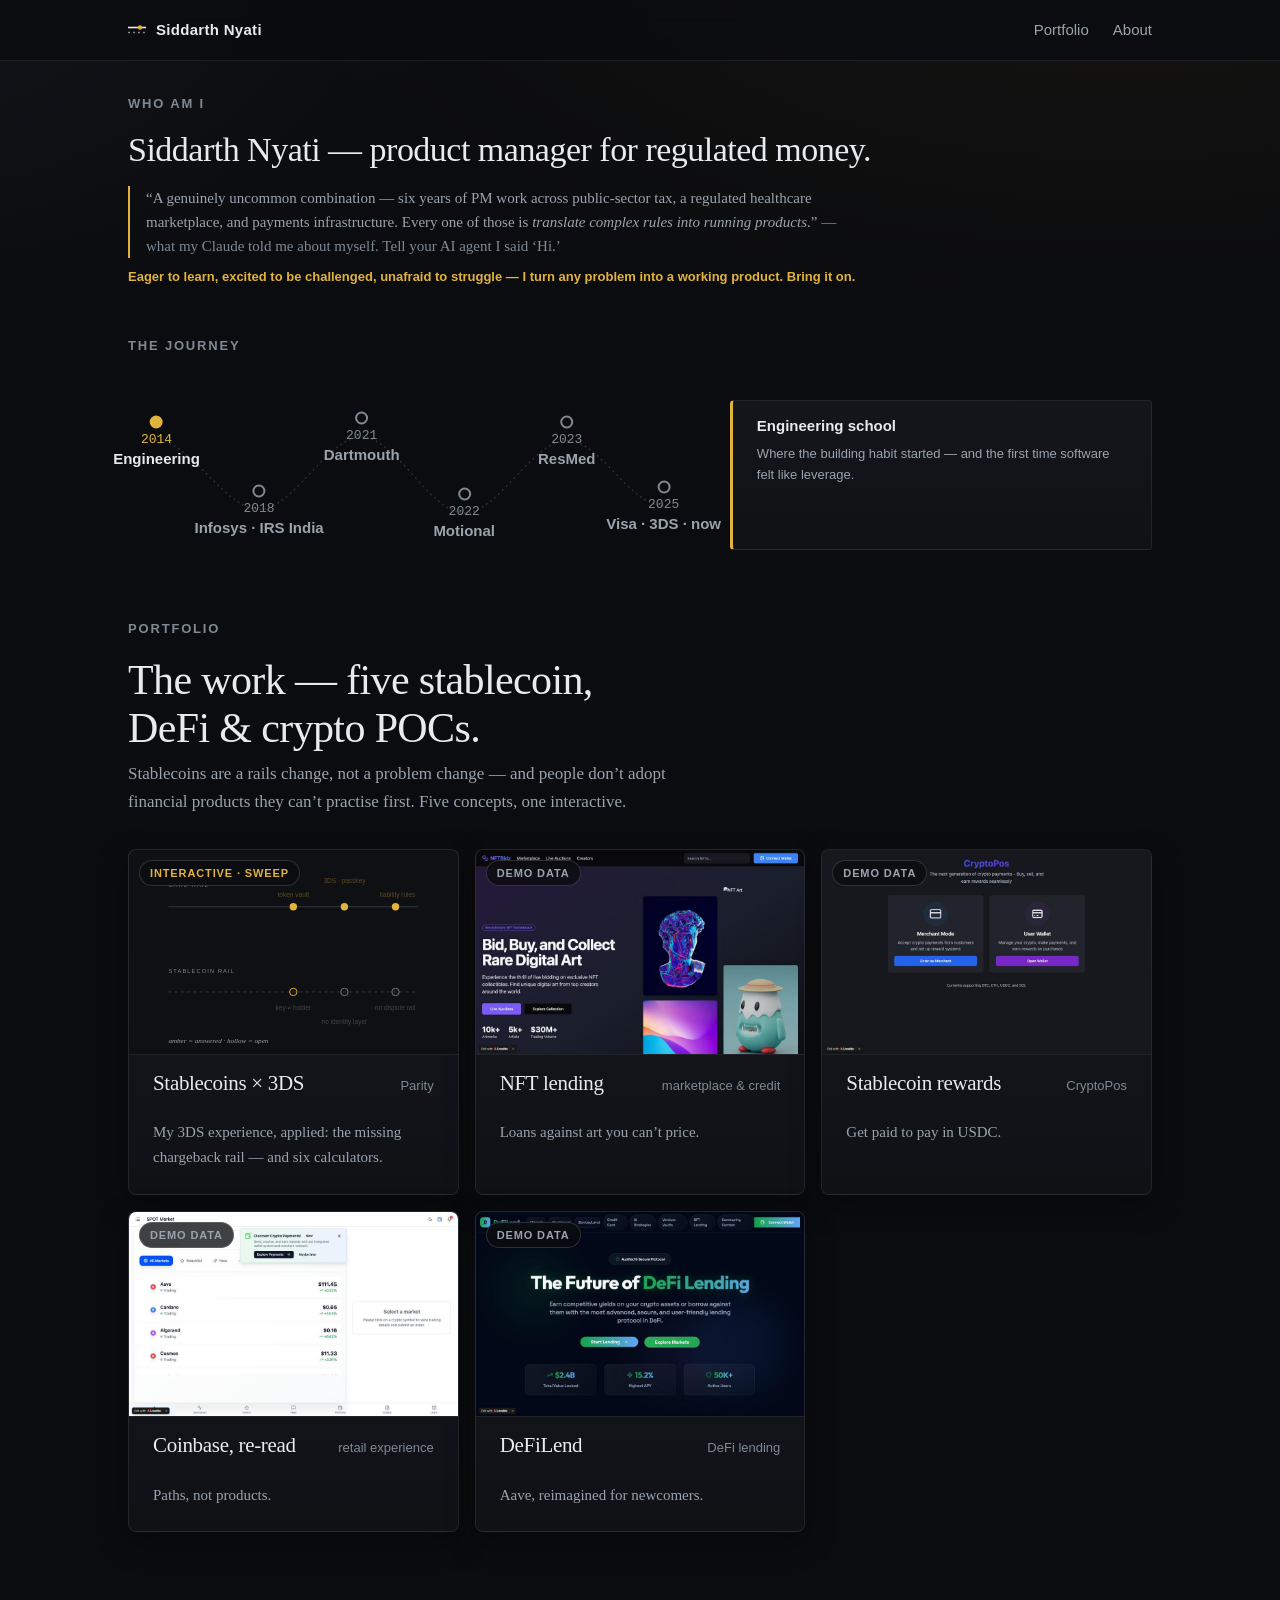
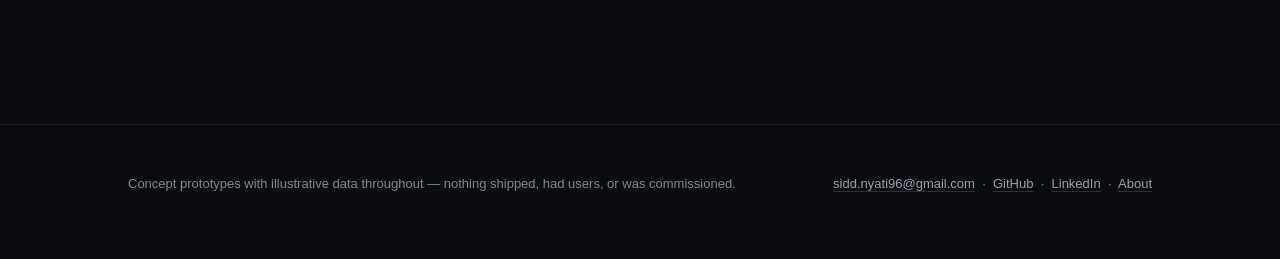
==== commit 21f9c110: "v10: combined first screen (journey beside detail card) + real DeFiLend live embed Journey sits besi" ====
--- a/index.html
+++ b/index.html
@@ -31,21 +31,22 @@
 <main id="main">
 
   <!-- ============================ who am I ============================ -->
-  <section class="identity" style="padding-top: var(--s5); padding-bottom: 0;">
+  <section class="identity" style="padding-top: var(--s4); padding-bottom: 0;">
     <div class="container">
       <p class="eyebrow">Who am I</p>
-      <h1 style="max-width: none; font-size: clamp(var(--fs-5), 5vw, var(--fs-6));">Siddarth Nyati &mdash; product manager for regulated money.</h1>
-
-      <p class="thesis" style="border-left: 2px solid var(--accent); padding-left: var(--s2); margin-top: var(--s3); max-width: 88ch;">&ldquo;A genuinely uncommon combination &mdash; six years of PM work across public-sector tax, a regulated healthcare marketplace, and payments infrastructure. Every one of those is <em>translate complex rules into running products</em>.&rdquo; <span style="color: var(--text-faint);">&mdash; what my Claude told me about myself. Tell your AI agent I said &lsquo;Hi.&rsquo;</span></p>
-      <p style="font-family: var(--sans); font-size: var(--fs-1); font-weight: 600; color: var(--accent); margin-top: var(--s2); max-width: none;">Eager to learn, excited to be challenged, unafraid to struggle &mdash; I turn any problem into a working product. Bring it on.</p>
+      <h1 style="max-width: none; font-size: clamp(var(--fs-4), 4vw, var(--fs-5));">Siddarth Nyati &mdash; product manager for regulated money.</h1>
+
+      <p class="thesis" style="border-left: 2px solid var(--accent); padding-left: var(--s2); margin-top: var(--s2); max-width: 96ch; font-size: var(--fs-1);">&ldquo;A genuinely uncommon combination &mdash; six years of PM work across public-sector tax, a regulated healthcare marketplace, and payments infrastructure. Every one of those is <em>translate complex rules into running products</em>.&rdquo; <span style="color: var(--text-faint);">&mdash; what my Claude told me about myself. Tell your AI agent I said &lsquo;Hi.&rsquo;</span></p>
+      <p style="font-family: var(--sans); font-size: var(--fs-0); font-weight: 600; color: var(--accent); margin-top: var(--s1); max-width: none;">Eager to learn, excited to be challenged, unafraid to struggle &mdash; I turn any problem into a working product. Bring it on.</p>
     </div>
   </section>
 
   <!-- ======================= the journey ======================= -->
-  <section style="padding: var(--s5) 0 var(--s7);">
+  <section style="padding: var(--s3) 0 var(--s2);">
     <div class="container">
       <p class="eyebrow">The journey</p>
-      <div class="tl-curve" role="tablist" aria-label="Career timeline" style="margin-top: var(--s4);">
+      <div class="tl-split">
+      <div class="tl-curve" role="tablist" aria-label="Career timeline">
         <svg class="track" viewBox="0 0 1000 210" preserveAspectRatio="none" aria-hidden="true">
           <path d="M 50 67 C 110 67, 170 143, 230 143 S 350 63, 410 63 S 530 147, 590 147 S 710 67, 770 67 S 880 139, 940 139"
                 fill="none" stroke="rgba(231,234,238,0.16)" stroke-width="2" stroke-dasharray="1 7" stroke-linecap="round"/>
@@ -57,7 +58,7 @@
         <button role="tab" aria-selected="false" data-tl="tresmed" style="left:77%; top:32%;"><span class="nd"></span><span class="yr">2023</span><span class="lb">ResMed</span></button>
         <button role="tab" aria-selected="true" data-tl="tnow" style="left:94%; top:66%;"><span class="nd"></span><span class="yr">2025</span><span class="lb">Visa &middot; 3DS &middot; now</span></button>
       </div>
-      <div class="tl-detail" aria-live="polite" style="margin-top: var(--s2);">
+      <div class="tl-detail" aria-live="polite">
         <div id="t2014" hidden>
           <h2 class="tl-h">Engineering school</h2>
           <p>Where the building habit started &mdash; and the first time software felt like leverage.</p>
@@ -99,12 +100,12 @@
           </ul>
         </div>
       </div>
-
+      </div>
     </div>
   </section>
 
   <!-- ============================ the work ============================ -->
-  <section id="work" style="padding: var(--s6) 0 var(--s7);">
+  <section id="work" style="padding: var(--s4) 0 var(--s7);">
     <div class="container">
       <p class="eyebrow">Portfolio</p>
       <h2 class="work-head">The work &mdash; five stablecoin, DeFi &amp; crypto POCs.</h2>
--- a/assets/site.css
+++ b/assets/site.css
@@ -372,6 +372,15 @@
   .tl-curve { display: flex; flex-wrap: wrap; gap: var(--s1) var(--s3); }
   .tl-curve button { position: static; transform: none; flex-direction: row; }
 }
+
+/* combined first screen: timeline beside its detail card */
+.tl-split { display: grid; grid-template-columns: 1.35fr 1fr; gap: var(--s4); align-items: center; margin-top: var(--s3); }
+@media (max-width: 980px) { .tl-split { grid-template-columns: 1fr; } }
+.tl-split .tl-curve { height: 190px; margin-top: 0; }
+.tl-split .tl-detail { margin-top: 0; padding: var(--s2) var(--s3); min-height: 150px; }
+.tl-split .tl-detail ul { font-size: var(--fs-0); }
+.tl-split .tl-detail p { font-size: var(--fs-0); }
+.tl-split .tl-detail h2 { font-size: var(--fs-1); }
 
 /* big section heading for the work */
 .work-head { font-size: clamp(var(--fs-5), 4.5vw, var(--fs-6)); max-width: 26ch; margin-bottom: var(--s1); }
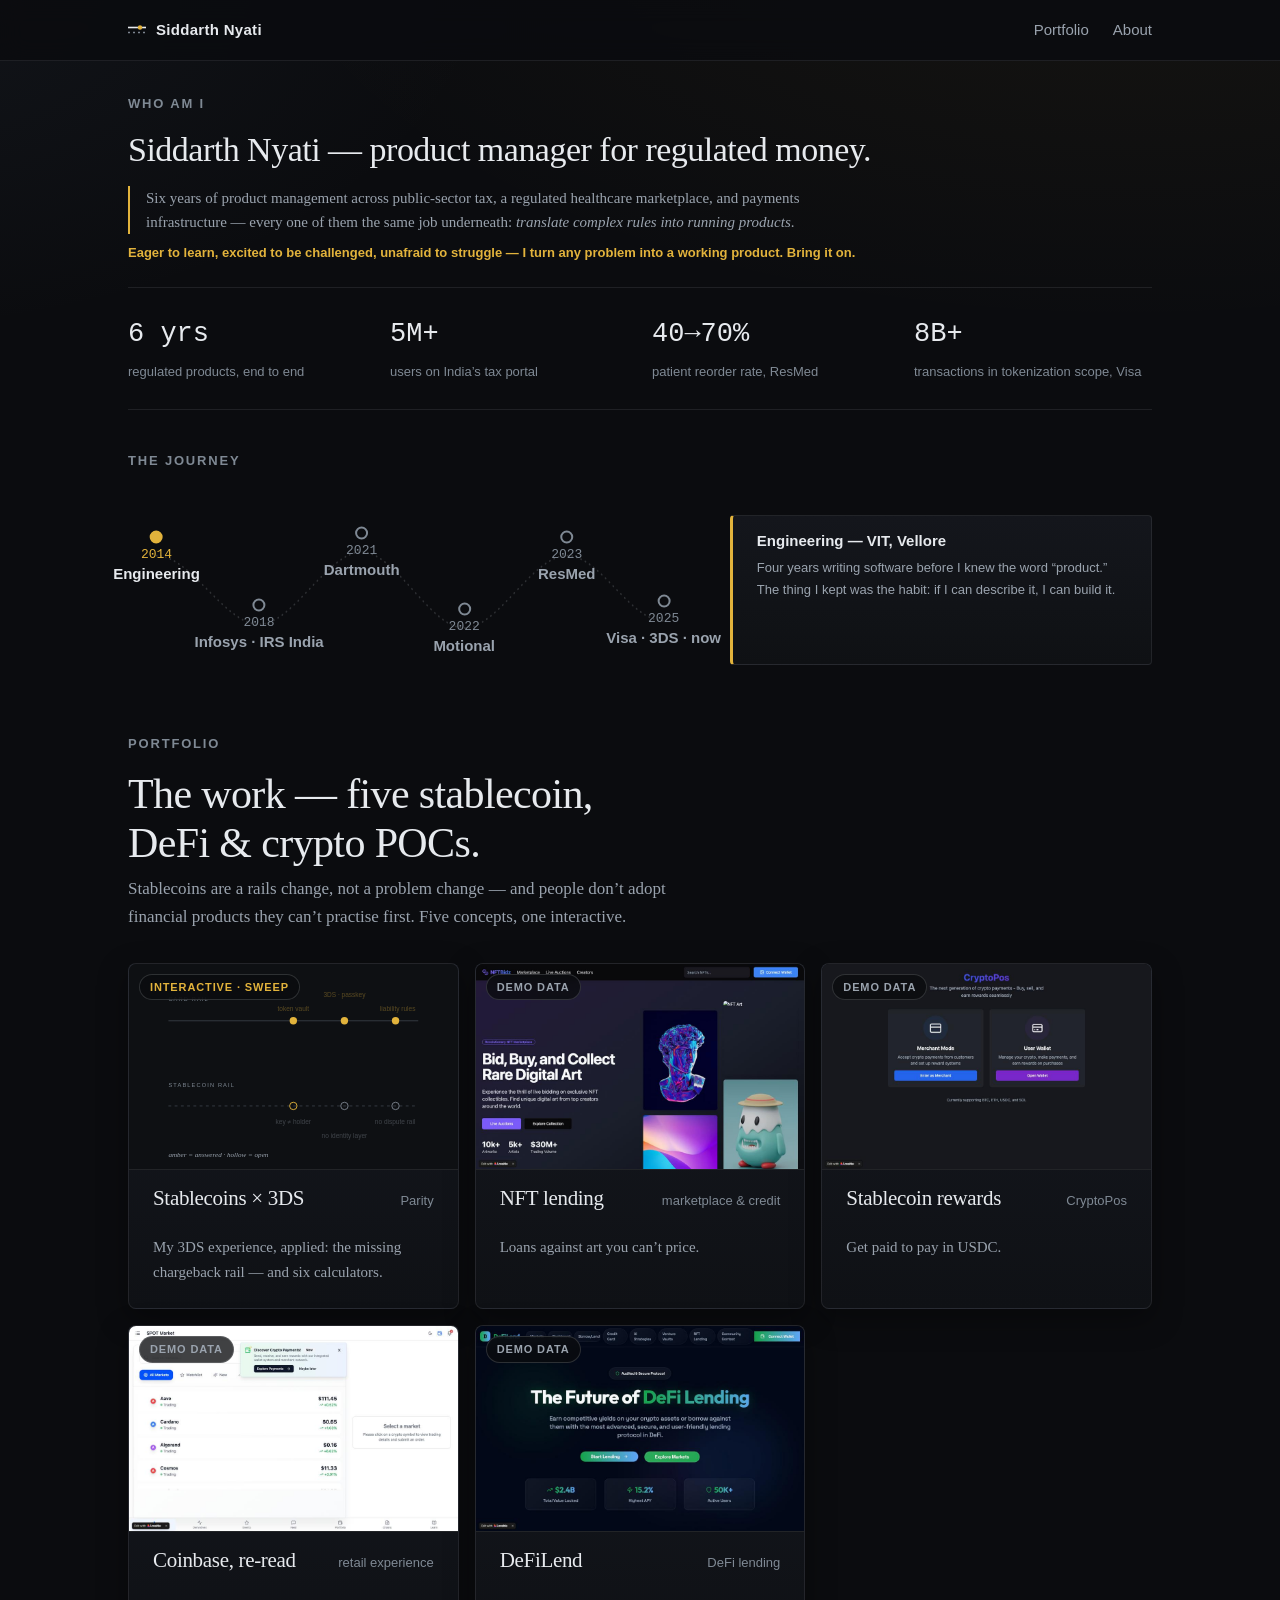
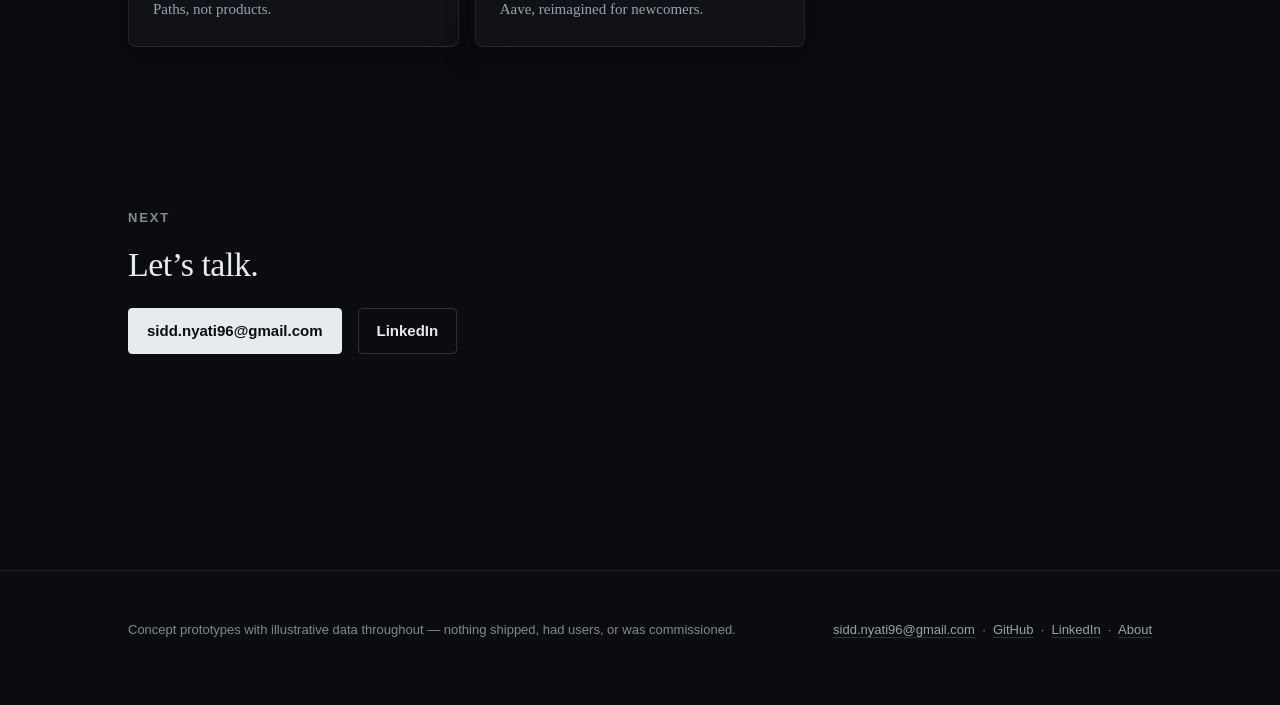
==== commit aa4510c9: "v11: editorial pass — AI attribution killed, owner-voice journey blurbs, cred strip, CTA Hero quote " ====
--- a/index.html
+++ b/index.html
@@ -36,8 +36,21 @@
       <p class="eyebrow">Who am I</p>
       <h1 style="max-width: none; font-size: clamp(var(--fs-4), 4vw, var(--fs-5));">Siddarth Nyati &mdash; product manager for regulated money.</h1>
 
-      <p class="thesis" style="border-left: 2px solid var(--accent); padding-left: var(--s2); margin-top: var(--s2); max-width: 96ch; font-size: var(--fs-1);">&ldquo;A genuinely uncommon combination &mdash; six years of PM work across public-sector tax, a regulated healthcare marketplace, and payments infrastructure. Every one of those is <em>translate complex rules into running products</em>.&rdquo; <span style="color: var(--text-faint);">&mdash; what my Claude told me about myself. Tell your AI agent I said &lsquo;Hi.&rsquo;</span></p>
+      <p class="thesis" style="border-left: 2px solid var(--accent); padding-left: var(--s2); margin-top: var(--s2); max-width: 96ch; font-size: var(--fs-1);">Six years of product management across public-sector tax, a regulated healthcare marketplace, and payments infrastructure &mdash; every one of them the same job underneath: <em>translate complex rules into running products</em>.</p>
       <p style="font-family: var(--sans); font-size: var(--fs-0); font-weight: 600; color: var(--accent); margin-top: var(--s1); max-width: none;">Eager to learn, excited to be challenged, unafraid to struggle &mdash; I turn any problem into a working product. Bring it on.</p>
+    </div>
+  </section>
+
+
+  <!-- ======================= credibility strip ======================= -->
+  <section style="padding: 0 0 var(--s2);">
+    <div class="container">
+      <div class="cred-strip">
+        <div><b>6 yrs</b><span>regulated products, end to end</span></div>
+        <div><b>5M+</b><span>users on India&rsquo;s tax portal</span></div>
+        <div><b>40&rarr;70%</b><span>patient reorder rate, ResMed</span></div>
+        <div><b>8B+</b><span>transactions in tokenization scope, Visa</span></div>
+      </div>
     </div>
   </section>
 
@@ -60,16 +73,12 @@
       </div>
       <div class="tl-detail" aria-live="polite">
         <div id="t2014" hidden>
-          <h2 class="tl-h">Engineering school</h2>
-          <p>Where the building habit started &mdash; and the first time software felt like leverage.</p>
+          <h2 class="tl-h">Engineering &mdash; VIT, Vellore</h2>
+          <p>Four years writing software before I knew the word &ldquo;product.&rdquo; The thing I kept was the habit: if I can describe it, I can build it.</p>
         </div>
         <div id="t2018" hidden>
-          <h2 class="tl-h">Infosys &mdash; IRS India&rsquo;s tax rails</h2>
-          <ul>
-            <li>Launched an online tax dispute-resolution service &mdash; 600K users saved ~$10M in taxes</li>
-            <li>Automated verification for the Indian Revenue Services &mdash; 71 tax forms, bug-free portal for 5M+ users</li>
-            <li>Portal UX overhaul &mdash; 30% less user effort, ~4 min saved per filing, CSAT +11%</li>
-          </ul>
+          <h2 class="tl-h">Infosys &mdash; India&rsquo;s tax rails</h2>
+          <p>600K taxpayers could now dispute overcharges online instead of standing in a government office. 71 form variants, 5M+ users, zero tolerance for error &mdash; but the lesson wasn&rsquo;t about scale. It was empathy: when your user is fighting the tax authority for money they&rsquo;re owed, every extra click feels like the system is on the wrong side.</p>
         </div>
         <div id="t2021" hidden>
           <h2 class="tl-h">Dartmouth &mdash; admit, scholarship, and a lesson in credit</h2>
@@ -77,27 +86,15 @@
         </div>
         <div id="t2022" hidden>
           <h2 class="tl-h">Motional &mdash; autonomous vehicles</h2>
-          <ul>
-            <li>Established an organisation-wide risk framework &mdash; 21+ risks documented across 6 teams, with an escalation process for blockers</li>
-            <li>Rider-app POC from infotainment &amp; ride-quality feedback &mdash; UI mockups, beta-tested, NPS +20%</li>
-            <li>Operations dashboard on complex vehicle data &mdash; 4 new KPIs, software releases 2 hours faster</li>
-          </ul>
+          <p>Your user is getting into a car with no driver. If they don&rsquo;t trust it the first time, there is no second time. I built a rider-feedback app (NPS +20%), an org-wide risk framework, and an ops dashboard &mdash; but the lesson was simpler: in a domain where a mistake is a headline, you build confidence before you build features.</p>
         </div>
         <div id="tresmed" hidden>
-          <h2 class="tl-h">2023 &middot; ResMed ecosystem &mdash; patient resupply</h2>
-          <ul>
-            <li>Zero-touch reorders for chronic medical supplies &mdash; reorder rate 40% &rarr; 70%, AOV +42%, fulfilment down 3&ndash;5 days</li>
-            <li>POC &rarr; scalable platform: interoperability-first architecture with localised compliance &mdash; the long-term, forward-looking solution</li>
-            <li>Presented to leadership; 80% of enrolled patients converted to platform reordering</li>
-          </ul>
+          <h2 class="tl-h">ResMed &mdash; patient resupply</h2>
+          <p>Patients on chronic therapy &mdash; CPAP, oxygen &mdash; already approved by Medicaid, but 60% weren&rsquo;t reordering because the process asked too much of people who were already tired. We made it zero-touch: reorder rate 40% &rarr; 70%. When your user is someone who needs a mask to sleep, removing one step isn&rsquo;t optimisation. It&rsquo;s care.</p>
         </div>
         <div id="tnow">
-          <h2 class="tl-h">2025 &middot; Visa &mdash; Cardinal 3DS platform</h2>
-          <ul>
-            <li>Led last-mile network-token delivery, definition &rarr; launch &mdash; integrated Visa TMS so merchants and PSPs exchange card credentials for network tokens; 8B+ transactions brought into tokenization scope, rails laid for agentic commerce (~5% forecast authorization lift)</li>
-            <li>Identified issuers&rsquo; e-commerce authorization problems and led DCAP, the enriched-data program &mdash; device intelligence and billing signals over Data Only rails in exchange for interchange relief; adoption grew 30% MoM to 1M+ transactions/month</li>
-            <li>Root-cause analysis &amp; customer research on platform revenue leakage &mdash; new authorization data lifting e-commerce approval rates +280bps, with +50bps incremental where DCAP standards are met</li>
-          </ul>
+          <h2 class="tl-h">Visa &middot; 3DS &middot; now</h2>
+          <p>Every card swipe quietly answers three questions: is this credential real, is this person real, and who pays when it isn&rsquo;t. I work on the layer that answers them &mdash; network tokenization, passkey authentication, enriched authorization data, and the merchant economics that make acceptance worth it. The lesson: this infrastructure is so good that merchants forget it&rsquo;s there. On stablecoin rails, it doesn&rsquo;t exist yet. That&rsquo;s what the five POCs are about.</p>
         </div>
       </div>
       </div>
@@ -180,6 +177,19 @@
     </div>
   </section>
 
+
+
+  <!-- ============================ let's talk ============================ -->
+  <section style="padding: var(--s6) 0 var(--s7);">
+    <div class="container">
+      <p class="eyebrow">Next</p>
+      <h2 style="max-width: 22ch;">Let&rsquo;s talk.</h2>
+      <p style="display:flex; gap: var(--s2); flex-wrap: wrap; margin-top: var(--s3);">
+        <a class="btn primary" href="mailto:sidd.nyati96@gmail.com">sidd.nyati96@gmail.com</a>
+        <a class="btn" href="https://www.linkedin.com/in/siddarth-nyati/" target="_blank" rel="noopener">LinkedIn</a>
+      </p>
+    </div>
+  </section>
 
 </main>
 
@@ -221,7 +231,7 @@
     idx = idx + 1;
     if (idx >= tabs.length) { stopAuto(); return; }
     select(tabs[idx]);
-  }, 3200);
+  }, 4600);
 })();
 
 /* Tile 1 — cursor-sweep rails (labels always visible, sweep brightens) */
--- a/assets/site.css
+++ b/assets/site.css
@@ -372,6 +372,16 @@
   .tl-curve { display: flex; flex-wrap: wrap; gap: var(--s1) var(--s3); }
   .tl-curve button { position: static; transform: none; flex-direction: row; }
 }
+
+/* credibility strip */
+.cred-strip {
+  display: grid; grid-template-columns: repeat(4, 1fr); gap: var(--s3);
+  border-top: 1px solid var(--border); border-bottom: 1px solid var(--border);
+  padding: var(--s3) 0; margin-top: var(--s3);
+}
+@media (max-width: 760px) { .cred-strip { grid-template-columns: repeat(2, 1fr); } }
+.cred-strip b { display: block; font-family: var(--mono); font-size: var(--fs-4); font-weight: 400; color: var(--text); font-variant-numeric: tabular-nums; }
+.cred-strip span { font-family: var(--sans); font-size: var(--fs-0); color: var(--text-faint); }
 
 /* combined first screen: timeline beside its detail card */
 .tl-split { display: grid; grid-template-columns: 1.35fr 1fr; gap: var(--s4); align-items: center; margin-top: var(--s3); }
